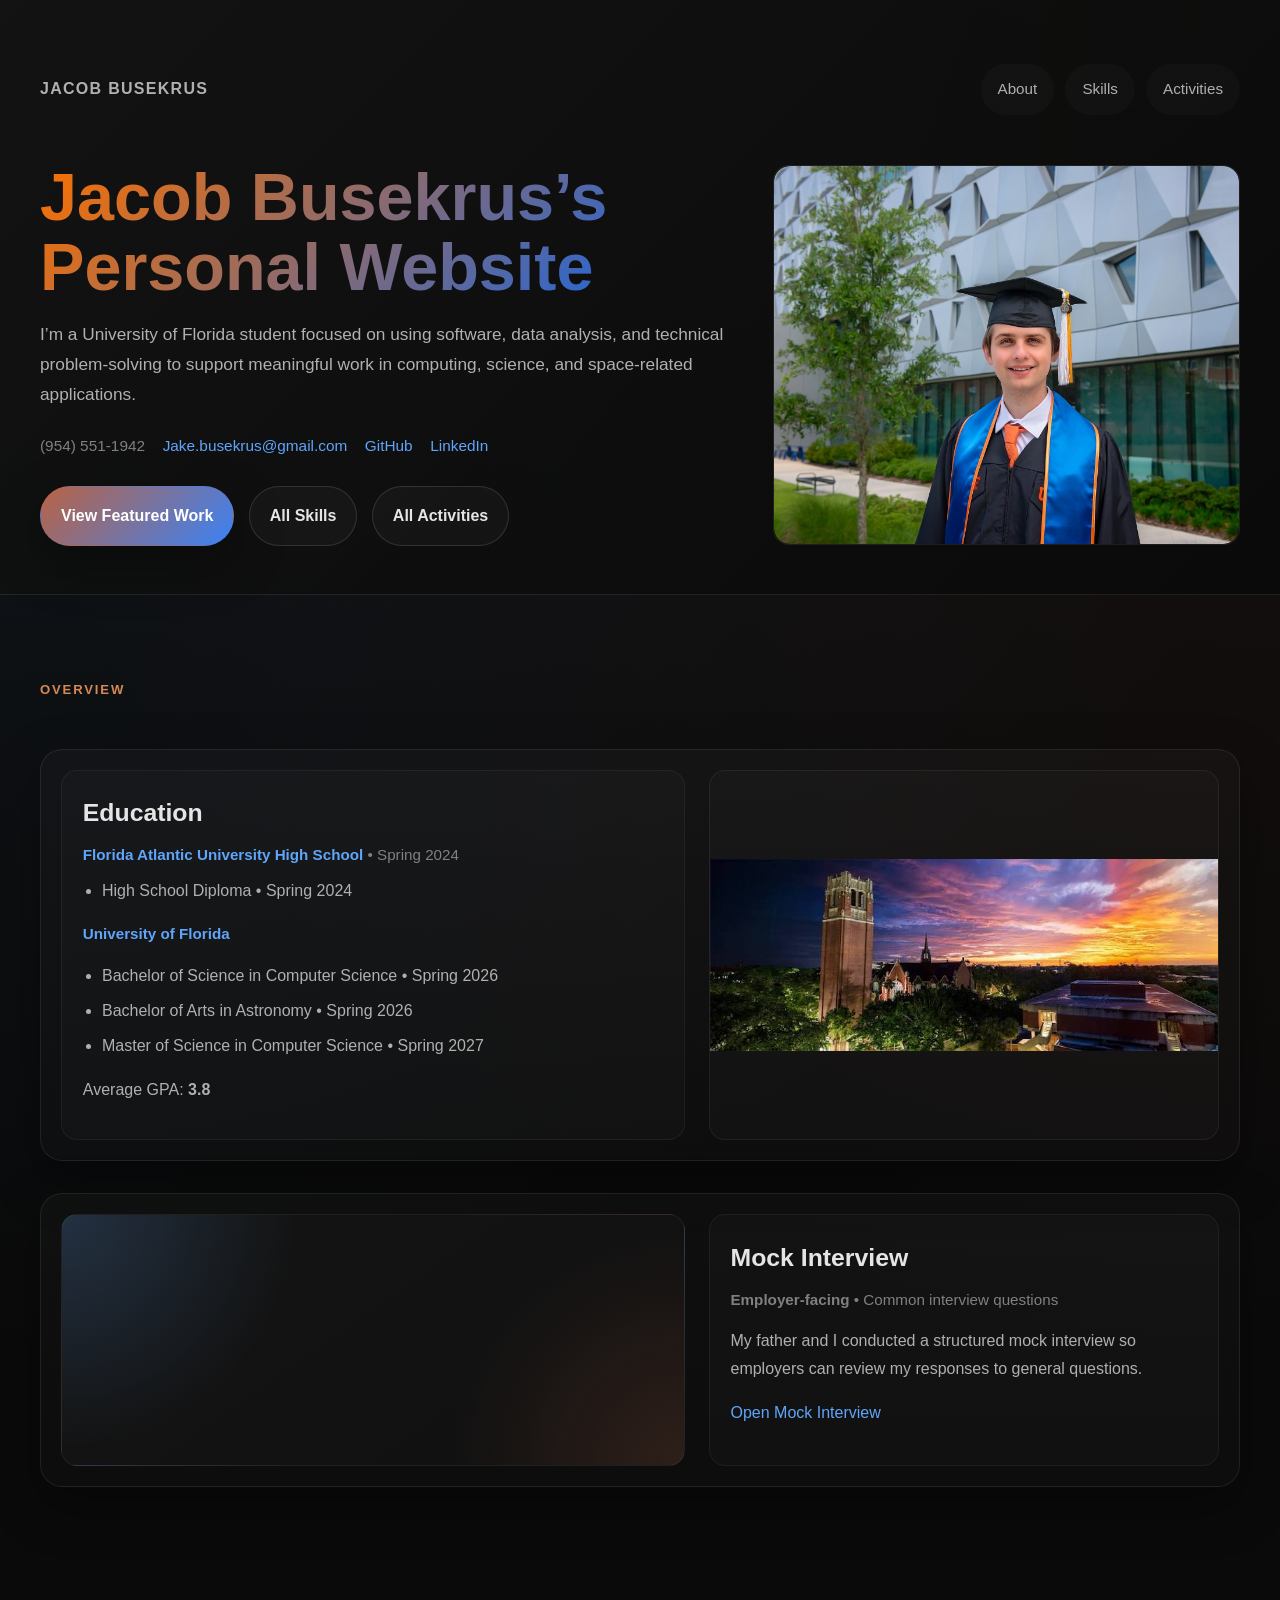
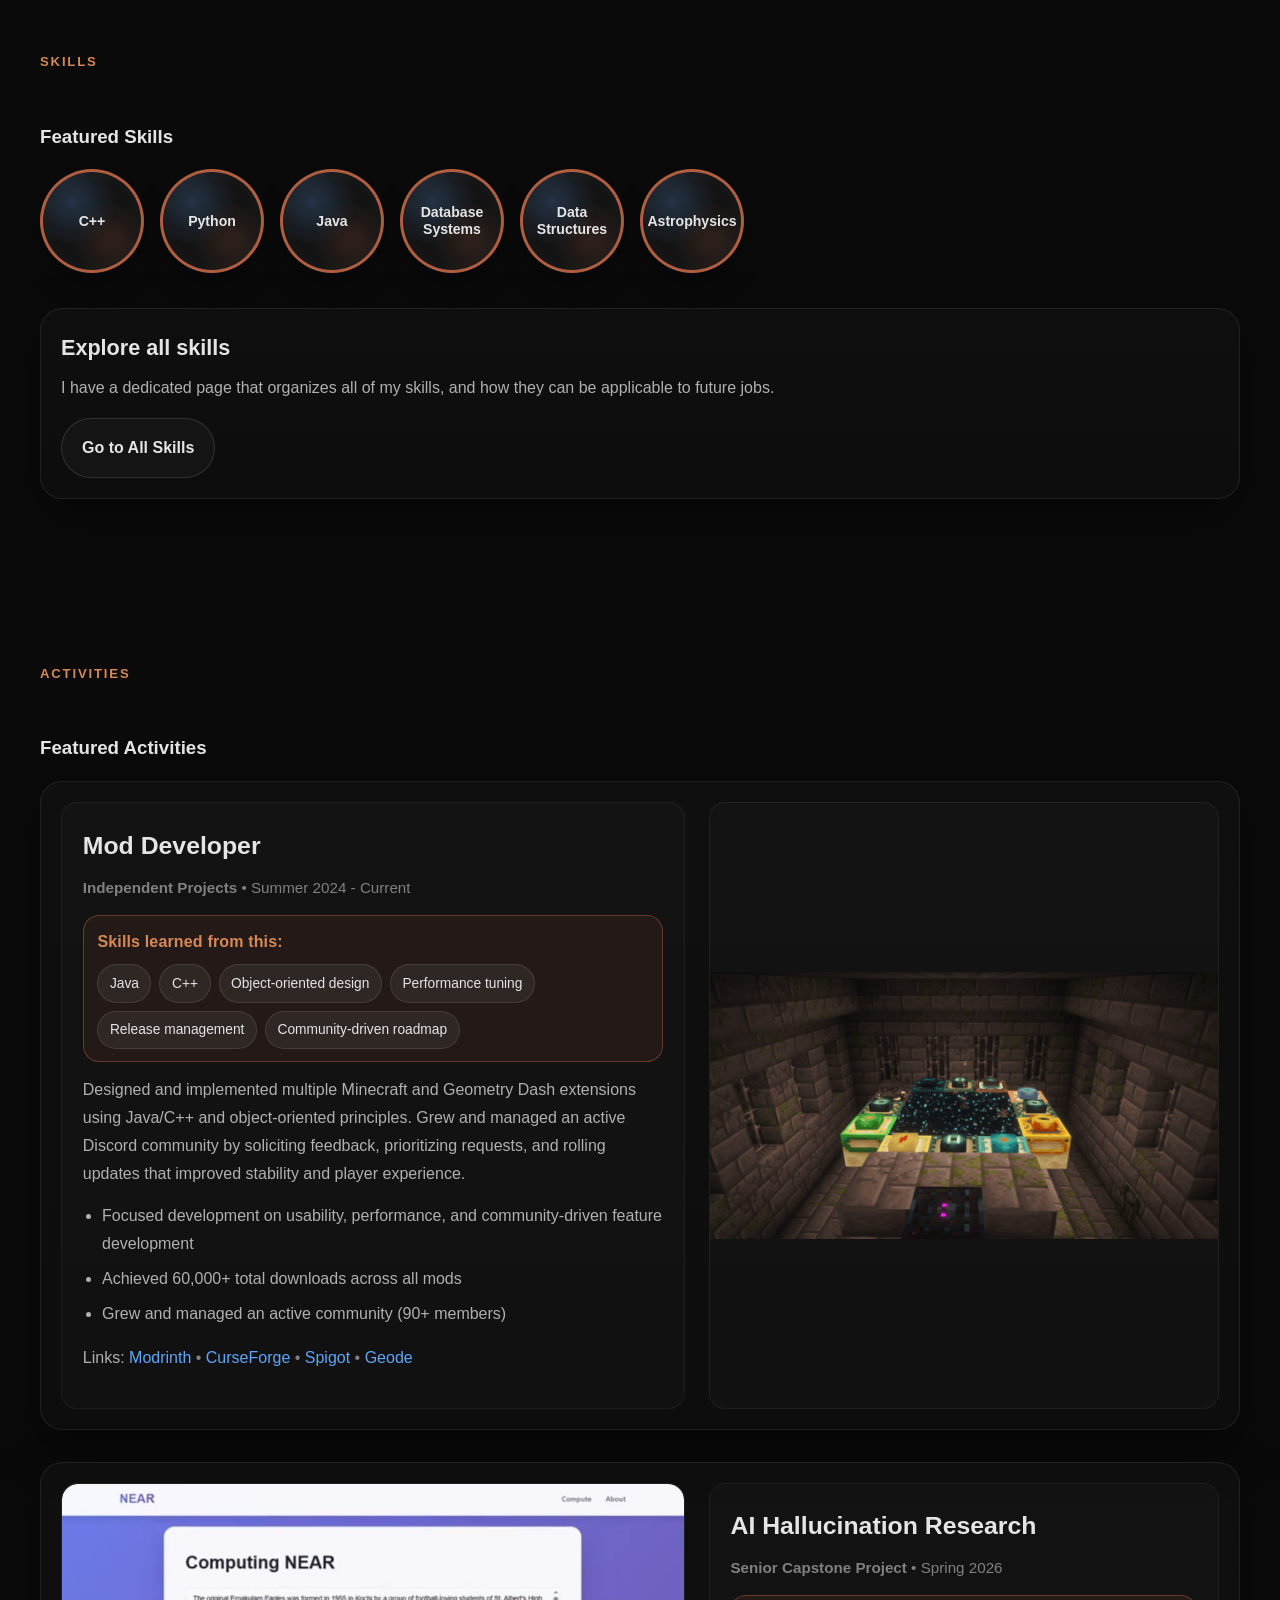
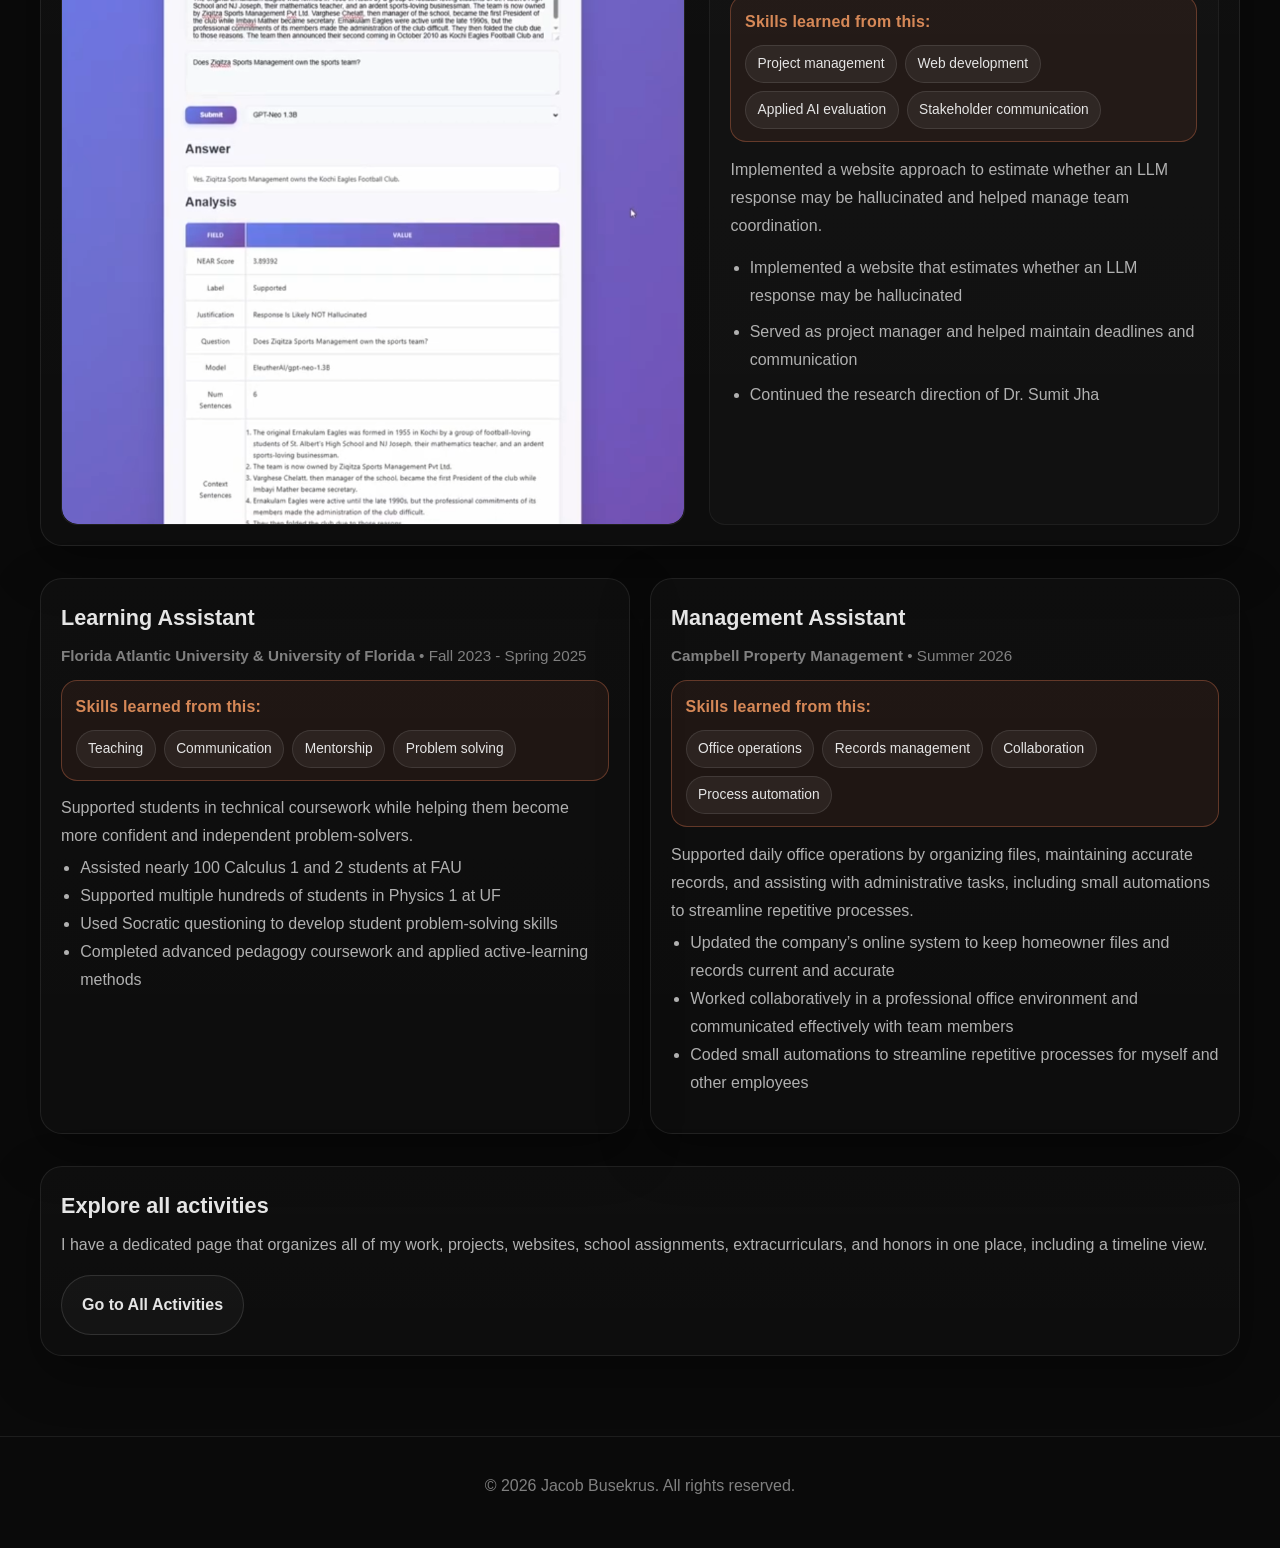
==== index.html @ 8e20d8d1 "Added modrinth link" ====
<!DOCTYPE html>
<html lang="en">
<head>
    <meta charset="UTF-8" />
    <meta name="viewport" content="width=device-width, initial-scale=1.0" />
    <title>Jacob Busekrus | Personal Website</title>
    <link rel="stylesheet" href="main.css" />
    <script src="webScript.js" defer></script>
</head>
<body>
<header id="top">
    <div class="container hero">
        <div class="topbar">
            <div class="brand">Jacob Busekrus</div>
            <nav class="nav">
                <a href="#about">About</a>
                <a href="#skills">Skills</a>
                <a href="#experience">Activities</a>
            </nav>
        </div>

        <div class="hero-grid">
            <div class="hero-copy fade">
                <h1>Jacob Busekrus’s Personal Website</h1>
                <p>
                    I’m a University of Florida student focused on using software, data analysis,
                    and technical problem-solving to support meaningful work in computing, science,
                    and space-related applications.
                </p>

                <div class="contact">
                    <span>(954) 551-1942</span>
                    <a href="mailto:Jake.busekrus@gmail.com">Jake.busekrus@gmail.com</a>
                    <a href="https://github.com/UY-scuti73" target="_blank" rel="noopener noreferrer">GitHub</a>
                    <a href="https://linkedin.com/in/jacob-busekrus" target="_blank" rel="noopener noreferrer">LinkedIn</a>
                </div>

                <div class="actions">
                    <a class="btn primary" href="#experience">View Featured Work</a>
                    <a class="btn secondary" href="skills.html">All Skills</a>
                    <a class="btn secondary" href="activities.html">All Activities</a>
                </div>
            </div>

            <div class="media image-only fade" style="min-height:360px">
                <img src="images/Headshot.jpg" alt="Headshot" />
            </div>
        </div>
    </div>
</header>

<main>
    <section class="section" id="about">
        <div class="container">
            <div class="section-header fade">
                <span class="eyebrow">Overview</span>
            </div>

            <div class="split-list">
                <article class="split fade">
                    <div class="content">
                        <h3>Education</h3>
                        <div class="meta" style="margin-bottom:.55rem">
                            <strong style="color: var(--blue)">Florida Atlantic University High School</strong> • Spring 2024
                        </div>
                        <ul>
                            <li>High School Diploma • Spring 2024</li>
                        </ul>

                        <div class="meta" style="margin-top:.75rem">
                            <strong style="color: var(--blue)">University of Florida</strong>
                        </div>
                        <ul>
                            <li>Bachelor of Science in Computer Science • Spring 2026</li>
                            <li>Bachelor of Arts in Astronomy • Spring 2026</li>
                            <li>Master of Science in Computer Science • Spring 2027</li>
                        </ul>
                        <p>Average GPA: <strong>3.8</strong></p>
                    </div>
                    <div class="media image-only">
                        <img src="images/UniversityofFlorida.jpg" alt="Education" />
                    </div>
                </article>

                <article class="split reverse fade">
                    <div class="content">
                        <h3>Mock Interview</h3>
                        <div class="meta"><strong>Employer-facing</strong> • Common interview questions</div>
                        <p>My father and I conducted a structured mock interview so employers can review my responses to general questions.</p>
                        <p style="margin-top:1rem"><a href="mock.html">Open Mock Interview</a></p>
                    </div>
                    <div class="media" style="padding:0;display:flex">
                        <div style="width:100%;border-radius:calc(var(--r) - 6px);overflow:hidden">
                            <iframe
                                    src="https://www.youtube.com/embed/gcVnHr8MjQ0"
                                    title="YouTube video player"
                                    style="width:100%;height:100%;min-height:250px;border:0;display:block"
                                    allow="accelerometer; autoplay; clipboard-write; encrypted-media; gyroscope; picture-in-picture; web-share"
                                    allowfullscreen
                            ></iframe>
                        </div>
                    </div>
                </article>
            </div>
        </div>
    </section>

    <section class="section" id="skills">
        <div class="container">
            <div class="section-header fade">
                <span class="eyebrow">Skills</span>
            </div>

            <div class="skills-wrap">
                <div class="fade">
                    <h3 style="margin-bottom:1rem">Featured Skills</h3>
                    <div class="skills-list">
                        <div class="skill-orb">C++</div>
                        <div class="skill-orb">Python</div>
                        <div class="skill-orb">Java</div>
                        <div class="skill-orb">Database Systems</div>
                        <div class="skill-orb">Data Structures</div>
                        <div class="skill-orb">Astrophysics</div>
                    </div>
                </div>

                <article class="project-card fade" style="max-width: 100%;">
                    <h3>Explore all skills</h3>
                    <p style="color: var(--text2);">
                        I have a dedicated page that organizes all of my skills, and how they can be applicable to future jobs.
                    </p>

                    <div class="actions" style="margin-top: 1rem;">
                        <a class="btn secondary" href="skills.html">Go to All Skills</a>
                    </div>
                </article>
            </div>
        </div>
    </section>

    <section class="section" id="experience">
        <div class="container">
            <div class="section-header fade">
                <span class="eyebrow">Activities</span>
            </div>
            <h3 style="margin-bottom:1rem">Featured Activities</h3>
            <div class="split-list">
                <article class="split fade">

                    <div class="content">
                        <h3>Mod Developer</h3>
                        <div class="meta"><strong>Independent Projects</strong> • Summer 2024 - Current</div>
                        <div class="skills-inline">
                            <span class="label">Skills learned from this:</span>
                            <div class="chips">
                                <span class="chip">Java</span>
                                <span class="chip">C++</span>
                                <span class="chip">Object-oriented design</span>
                                <span class="chip">Performance tuning</span>
                                <span class="chip">Release management</span>
                                <span class="chip">Community-driven roadmap</span>
                            </div>
                        </div>
                        <p>
                            Designed and implemented multiple Minecraft and Geometry Dash extensions using Java/C++ and object‑oriented principles.
                            Grew and managed an active Discord community by soliciting feedback, prioritizing requests, and rolling updates that improved stability and player experience.
                        </p>
                        <ul>
                            <li>Focused development on usability, performance, and community-driven feature development</li>
                            <li>Achieved 60,000+ total downloads across all mods</li>
                            <li>Grew and managed an active community (90+ members)</li>
                        </ul>
                        <p style="margin-top:.6rem;color:var(--text2)">
                            Links:
                            <a href="https://modrinth.com/user/Bowser_The_Boss" target="_blank" rel="noopener noreferrer">Modrinth</a>
                            <span style="color:var(--muted)"> • </span>
                            <a href="https://www.curseforge.com/members/bowser_the_boss/projects" target="_blank" rel="noopener noreferrer">CurseForge</a>
                            <span style="color:var(--muted)"> • </span>
                            <a href="https://www.spigotmc.org/members/bowser_the_boss.1064717/" target="_blank" rel="noopener noreferrer">Spigot</a>
                            <span style="color:var(--muted)"> • </span>
                            <a href="https://geode-sdk.org/mods?developer=UY-scuti73" target="_blank" rel="noopener noreferrer">Geode</a>
                        </p>
                    </div>
                    <div class="media image-only">
                        <img src="images/Modding.png" alt="Mod developer" />
                    </div>
                </article>

                <article class="split reverse fade">
                    <div class="content">
                        <h3>AI Hallucination Research</h3>
                        <div class="meta"><strong>Senior Capstone Project</strong> • Spring 2026</div>
                        <div class="skills-inline">
                            <span class="label">Skills learned from this:</span>
                            <div class="chips">
                                <span class="chip">Project management</span>
                                <span class="chip">Web development</span>
                                <span class="chip">Applied AI evaluation</span>
                                <span class="chip">Stakeholder communication</span>
                            </div>
                        </div>
                        <p>Implemented a website approach to estimate whether an LLM response may be hallucinated and helped manage team coordination.</p>
                        <ul>
                            <li>Implemented a website that estimates whether an LLM response may be hallucinated</li>
                            <li>Served as project manager and helped maintain deadlines and communication</li>
                            <li>Continued the research direction of Dr. Sumit Jha</li>
                        </ul>
                    </div>
                    <div class="media image-only">
                        <img src="images/NearScore.png" alt="AI hallucination project" />
                    </div>
                </article>

                <div class="projects-grid">
                    <article class="project-card fade">
                        <h3>Learning Assistant</h3>
                        <div class="meta"><strong>Florida Atlantic University & University of Florida</strong> • Fall 2023 - Spring 2025</div>
                        <div class="skills-inline">
                            <span class="label">Skills learned from this:</span>
                            <div class="chips">
                                <span class="chip">Teaching</span>
                                <span class="chip">Communication</span>
                                <span class="chip">Mentorship</span>
                                <span class="chip">Problem solving</span>
                            </div>
                        </div>
                        <p>Supported students in technical coursework while helping them become more confident and independent problem-solvers.</p>
                        <ul class="project-content">
                            <li>Assisted nearly 100 Calculus 1 and 2 students at FAU</li>
                            <li>Supported multiple hundreds of students in Physics 1 at UF</li>
                            <li>Used Socratic questioning to develop student problem-solving skills</li>
                            <li>Completed advanced pedagogy coursework and applied active-learning methods</li>
                        </ul>
                    </article>

                    <article class="project-card fade">
                        <h3>Management Assistant</h3>
                        <div class="meta"><strong>Campbell Property Management</strong> • Summer 2026</div>
                        <div class="skills-inline">
                            <span class="label">Skills learned from this:</span>
                            <div class="chips">
                                <span class="chip">Office operations</span>
                                <span class="chip">Records management</span>
                                <span class="chip">Collaboration</span>
                                <span class="chip">Process automation</span>
                            </div>
                        </div>
                        <p>Supported daily office operations by organizing files, maintaining accurate records, and assisting with administrative tasks, including small automations to streamline repetitive processes.</p>
                        <ul class="project-content">
                            <li>Updated the company’s online system to keep homeowner files and records current and accurate</li>
                            <li>Worked collaboratively in a professional office environment and communicated effectively with team members</li>
                            <li>Coded small automations to streamline repetitive processes for myself and other employees</li>
                        </ul>
                    </article>
                </div>

                <article class="project-card fade" style="max-width: 100%;">
                    <h3>Explore all activities</h3>
                    <p style="color: var(--text2);">
                        I have a dedicated page that organizes all of my work, projects, websites, school assignments,
                        extracurriculars, and honors in one place, including a timeline view.
                    </p>

                    <div class="actions" style="margin-top: 1rem;">
                        <a class="btn secondary" href="activities.html">Go to All Activities</a>
                    </div>
                </article>

            </div>
        </div>
    </section>
</main>

<footer>
    <div class="container"><p>&copy; 2026 Jacob Busekrus. All rights reserved.</p></div>
</footer>
</body>
</html>
---- main.css ----
/* Reformatted for readability (spacing/newlines only). */

* {
    margin: 0;
    padding: 0;
    box-sizing: border-box;
}

:root {
    --orange: #b96344;
    --orange2: #d68857;
    --blue: #60a5fa;
    --blue2: #3b82f6;
    --bg: #0a0a0a;
    --bg2: #121212;
    --text: #e5e5e5;
    --text2: #b0b0b0;
    --muted: #808080;
    --card: rgba(255, 255, 255, 0.03);
    --border: rgba(255, 255, 255, 0.08);
    --shadow: 0 18px 50px rgba(0, 0, 0, 0.35);
    --r: 22px;
    --max: 1200px;
}

html {
    scroll-behavior: smooth;
}

body {
    font-family: -apple-system, BlinkMacSystemFont, "Segoe UI", Roboto, Oxygen, Ubuntu, Cantarell, sans-serif;
    line-height: 1.75;
    color: var(--text);
    background:
            radial-gradient(circle at top left, rgba(96, 165, 250, 0.08), transparent 28%),
            radial-gradient(circle at top right, rgba(185, 99, 68, 0.08), transparent 28%),
            var(--bg);
}

a {
    color: var(--blue);
    text-decoration: none;
    transition: 0.2s;
}

a:hover {
    color: var(--orange2);
}

.container {
    width: min(var(--max), calc(100% - 2rem));
    margin: 0 auto;
}

header {
    border-bottom: 1px solid rgba(255, 255, 255, 0.08);
    background: linear-gradient(135deg, rgba(18, 18, 18, 0.96), rgba(10, 10, 10, 0.98));
}

.hero {
    padding: 4rem 0 3rem;
}

.topbar {
    display: flex;
    justify-content: space-between;
    gap: 1rem;
    flex-wrap: wrap;
    margin-bottom: 3rem;
    align-items: center;
}

.brand {
    font-weight: 800;
    font-size: 1rem;
    letter-spacing: 0.08em;
    text-transform: uppercase;
    color: var(--text2);
}

.nav {
    display: flex;
    gap: 0.7rem;
    flex-wrap: wrap;
}

.nav a {
    color: var(--text2);
    padding: 0.7rem 1rem;
    border: 1px solid transparent;
    border-radius: 999px;
    background: rgba(255, 255, 255, 0.02);
    font-size: 0.95rem;
}

.nav a:hover,
.nav a.active {
    color: var(--text);
    border-color: rgba(185, 99, 68, 0.45);
    background: rgba(185, 99, 68, 0.08);
}

.hero-grid {
    display: grid;
    grid-template-columns: 1.2fr 0.8fr;
    gap: 2rem;
    align-items: center;
}

.hero-copy h1 {
    font-size: clamp(2.4rem, 5.2vw, 4.6rem);
    line-height: 1.05;
    margin-bottom: 1rem;
    background: linear-gradient(135deg, rgb(250, 112, 0), rgb(0, 100, 250));
    -webkit-background-clip: text;
    -webkit-text-fill-color: transparent;
    background-clip: text;
}

.hero-copy p {
    color: var(--text2);
    font-size: 1.08rem;
    margin-bottom: 1.5rem;
    max-width: 720px;
}

.contact {
    display: flex;
    flex-wrap: wrap;
    gap: 0.8rem 1.1rem;
    margin-bottom: 1.6rem;
    color: var(--muted);
    font-size: 0.96rem;
}

.actions {
    display: flex;
    flex-wrap: wrap;
    gap: 0.9rem;
}

.btn {
    display: inline-flex;
    align-items: center;
    justify-content: center;
    padding: 0.95rem 1.25rem;
    border-radius: 999px;
    font-weight: 600;
    border: 1px solid transparent;
    transition: 0.2s;
}

.btn.primary {
    background: linear-gradient(135deg, var(--orange), var(--blue2));
    color: #fff;
    box-shadow: var(--shadow);
}

.btn.primary:hover {
    transform: translateY(-2px);
    opacity: 0.96;
}

.btn.secondary {
    border-color: rgba(255, 255, 255, 0.12);
    color: var(--text);
    background: rgba(255, 255, 255, 0.03);
}

.btn.secondary:hover {
    border-color: rgba(96, 165, 250, 0.35);
    background: rgba(96, 165, 250, 0.08);
}

.hero-card {
    background: linear-gradient(180deg, rgba(255, 255, 255, 0.05), rgba(255, 255, 255, 0.02)), var(--card);
    border: 1px solid var(--border);
    border-radius: var(--r);
    padding: 1.4rem;
    box-shadow: var(--shadow);
    min-height: 360px;
    display: flex;
    flex-direction: column;
    justify-content: space-between;
    gap: 1.1rem;
}

.mini-label {
    color: var(--orange2);
    font-size: 0.78rem;
    letter-spacing: 0.12em;
    text-transform: uppercase;
    font-weight: 700;
}

.edu-block {
    padding: 1.05rem;
    border-radius: 16px;
    background: rgba(255, 255, 255, 0.03);
    border: 1px solid rgba(255, 255, 255, 0.06);
}

.edu-block .school {
    color: var(--blue);
    font-weight: 800;
    margin-bottom: 0.35rem;
}

.edu-block h3 {
    font-size: 1.2rem;
    margin-bottom: 0.35rem;
}

.edu-block p {
    color: var(--text2);
    font-size: 0.98rem;
}

.edu-block p + p {
    margin-top: 0.35rem;
}

.edu-quick {
    display: grid;
    grid-template-columns: repeat(2, minmax(0, 1fr));
    gap: 0.9rem;
}

.stat {
    padding: 1rem;
    border-radius: 16px;
    background: rgba(255, 255, 255, 0.03);
    border: 1px solid rgba(255, 255, 255, 0.06);
}

.stat strong {
    display: block;
    font-size: 1.15rem;
}

.stat span {
    color: var(--muted);
    font-size: 0.9rem;
}

.hero-card ul {
    list-style: none;
    display: grid;
    gap: 0.8rem;
    color: var(--text2);
}

.hero-card li {
    padding-left: 1rem;
    position: relative;
}

.hero-card li:before {
    content: "";
    position: absolute;
    left: 0;
    top: 0.75rem;
    width: 6px;
    height: 6px;
    border-radius: 50%;
    background: linear-gradient(135deg, var(--orange), var(--blue));
}

.section {
    padding: 5rem 0;
}

.section-header {
    max-width: 820px;
    margin-bottom: 2rem;
}

.eyebrow {
    display: inline-block;
    font-size: 0.82rem;
    letter-spacing: 0.14em;
    text-transform: uppercase;
    color: var(--orange2);
    margin-bottom: 0.9rem;
    font-weight: 700;
}

.section-title {
    font-size: clamp(2rem, 3.5vw, 3rem);
    line-height: 1.15;
    margin-bottom: 1rem;
}

.section-desc {
    display: none;
}

.skills-wrap {
    display: grid;
    gap: 2.2rem;
}

.skills-list {
    display: flex;
    flex-wrap: wrap;
    gap: 1rem;
}

.skill-orb {
    width: 104px;
    height: 104px;
    border-radius: 50%;
    display: flex;
    align-items: center;
    justify-content: center;
    text-align: center;
    padding: 0.8rem;
    font-size: 0.88rem;
    line-height: 1.2;
    color: var(--text);
    background:
            radial-gradient(circle at 30% 30%, rgba(96, 165, 250, 0.22), transparent 45%),
            radial-gradient(circle at 70% 70%, rgba(185, 99, 68, 0.18), transparent 40%),
            rgba(255, 255, 255, 0.04);
    border: 3px solid rgba(185, 99, 68, 0.95);
    box-shadow: inset 0 0 18px rgba(255, 255, 255, 0.04), 0 10px 26px rgba(0, 0, 0, 0.25);
    transition: 0.2s;
    font-weight: 650;
}

.skill-orb:hover {
    transform: translateY(-4px) scale(1.03);
    border-color: rgba(214, 136, 87, 1);
}

.split-list {
    display: grid;
    gap: 2rem;
}

.split {
    display: grid;
    grid-template-columns: 1.1fr 0.9fr;
    gap: 1.5rem;
    align-items: stretch;
    background: linear-gradient(180deg, rgba(255, 255, 255, 0.025), rgba(255, 255, 255, 0.015));
    border: 1px solid var(--border);
    border-radius: var(--r);
    padding: 1.25rem;
    box-shadow: var(--shadow);
}

.split.reverse .media {
    order: 1;
}

.split.reverse .content {
    order: 2;
}

.content {
    padding: 1.3rem;
    background: rgba(255, 255, 255, 0.02);
    border: 1px solid rgba(255, 255, 255, 0.05);
    border-radius: calc(var(--r) - 6px);
}

.media {
    padding: 1.3rem;
    border: 1px solid rgba(255, 255, 255, 0.06);
    border-radius: calc(var(--r) - 6px);
    background:
            radial-gradient(circle at top left, rgba(96, 165, 250, 0.2), transparent 35%),
            radial-gradient(circle at bottom right, rgba(185, 99, 68, 0.18), transparent 35%),
            linear-gradient(145deg, #141414, #101010);
    display: flex;
    flex-direction: column;
    justify-content: space-between;
    min-height: 250px;
    overflow: hidden;
}

.content h3 {
    font-size: 1.55rem;
    margin-bottom: 0.45rem;
}

.meta {
    color: var(--muted);
    font-size: 0.95rem;
    margin-bottom: 0.85rem;
}

.content p {
    color: var(--text2);
    margin-bottom: 0.9rem;
}

.content ul {
    padding-left: 1.2rem;
    color: var(--text2);
    margin: 0.25rem 0 1rem;
}

.project-content {
    padding-left: 1.2rem;
    color: var(--text2);
    margin: 0.25rem 0 1rem;
}

.content li + li {
    margin-top: 0.45rem;
}

.skills-inline {
    margin: 0.35rem 0 0.85rem;
    padding: 0.75rem 0.85rem;
    border-radius: 16px;
    border: 1px solid rgba(185, 99, 68, 0.45);
    background: rgba(185, 99, 68, 0.1);
}

.skills-inline .label {
    color: var(--orange2);
    font-weight: 800;
    display: block;
    margin-bottom: 0.55rem;
    letter-spacing: 0.01em;
}

.chips {
    display: flex;
    flex-wrap: wrap;
    gap: 0.5rem;
}

.chip {
    padding: 0.38rem 0.72rem;
    border-radius: 999px;
    font-size: 0.86rem;
    color: var(--text);
    background: rgba(255, 255, 255, 0.06);
    border: 1px solid rgba(255, 255, 255, 0.1);
}

.tag-row {
    display: flex;
    flex-wrap: wrap;
    gap: 0.6rem;
    margin-top: 0.85rem;
}

.tag {
    padding: 0.45rem 0.85rem;
    border-radius: 999px;
    font-size: 0.84rem;
    color: var(--text);
    background: rgba(255, 255, 255, 0.06);
    border: 1px solid rgba(255, 255, 255, 0.08);
}

.badge {
    align-self: flex-start;
    padding: 0.55rem 0.85rem;
    border-radius: 999px;
    background: rgba(255, 255, 255, 0.06);
    color: var(--text2);
    border: 1px solid rgba(255, 255, 255, 0.08);
    font-size: 0.84rem;
}

.vtitle {
    font-size: 1.5rem;
    line-height: 1.15;
    max-width: 320px;
}

.vstats {
    display: grid;
    grid-template-columns: repeat(2, 1fr);
    gap: 0.8rem;
}

.vstat {
    padding: 0.85rem;
    border-radius: 14px;
    background: rgba(255, 255, 255, 0.05);
    border: 1px solid rgba(255, 255, 255, 0.06);
}

.vstat strong {
    display: block;
    font-size: 1.15rem;
}

.vstat span {
    font-size: 0.84rem;
    color: var(--muted);
}

.mini {
    padding: 0.95rem;
    border-radius: 16px;
    background: rgba(0, 0, 0, 0.18);
    border: 1px solid rgba(255, 255, 255, 0.06);
}

.mini p {
    color: var(--text2);
    font-size: 0.93rem;
}

.media.image-only {
    padding: 0;
    display: flex;
    align-items: stretch;
    justify-content: stretch;
    background: rgba(255, 255, 255, 0.02);
}

.media.image-only img {
    width: 100%;
    height: 100%;
    display: block;
    object-fit: contain;
    border-radius: calc(var(--r) - 6px);
}

.projects-grid {
    display: grid;
    grid-template-columns: repeat(2, minmax(0, 1fr));
    gap: 1.25rem;
}

.project-card {
    background: linear-gradient(180deg, rgba(255, 255, 255, 0.025), rgba(255, 255, 255, 0.015));
    border: 1px solid var(--border);
    border-radius: var(--r);
    padding: 1.25rem;
    box-shadow: var(--shadow);
}

.project-card h3 {
    font-size: 1.35rem;
    margin-bottom: 0.4rem;
}

.project-card .meta {
    margin-bottom: 0.65rem;
}

.project-card p {
    color: var(--text2);
}

footer {
    border-top: 1px solid rgba(255, 255, 255, 0.08);
    padding: 2.2rem 0 3rem;
    color: var(--muted);
    text-align: center;
}

.fade {
    opacity: 0;
    transform: translateY(24px);
    transition: opacity 0.7s ease, transform 0.7s ease;
}

.fade.visible {
    opacity: 1;
    transform: translateY(0);
}

@media (max-width: 960px) {
    .hero-grid,
    .split {
        grid-template-columns: 1fr;
    }

    .split.reverse .media,
    .split.reverse .content,
    .media,
    .content {
        order: initial;
    }

    .hero {
        padding-top: 2rem;
    }

    .projects-grid {
        grid-template-columns: 1fr;
    }
}

@media (max-width: 640px) {
    .nav {
        gap: 0.45rem;
    }

    .nav a {
        padding: 0.62rem 0.85rem;
        font-size: 0.9rem;
    }

    .contact {
        flex-direction: column;
        align-items: flex-start;
    }

    .skill-orb {
        width: 92px;
        height: 92px;
        font-size: 0.8rem;
    }

    .section {
        padding: 4rem 0;
    }

    .edu-quick {
        grid-template-columns: 1fr;
    }
}

.activity-links {
    display: flex;
    flex-wrap: wrap;
    gap: 0.75rem;
}

.timeline {
    display: grid;
    gap: 1rem;
    margin-top: 1rem;
}

.tl-item {
    display: grid;
    grid-template-columns: 16px 1fr;
    gap: 1rem;
    align-items: start;
}

.tl-dot {
    width: 12px;
    height: 12px;
    border-radius: 999px;
    margin-top: 14px;
    background: rgba(255,255,255,0.20);
    border: 2px solid rgba(255,255,255,0.25);
}

.tl-card {
    background: linear-gradient(180deg, rgba(255,255,255,.025), rgba(255,255,255,.015));
    border: 1px solid var(--border);
    border-radius: var(--r);
    padding: 1rem 1.1rem;
    box-shadow: var(--shadow);
}

.tl-time {
    color: var(--muted);
    font-size: 0.9rem;
    margin-bottom: 0.25rem;
}

.tl-title {
    font-size: 1.15rem;
    font-weight: 800;
    margin-bottom: 0.15rem;
}

.tl-sub {
    color: var(--text2);
    font-size: 0.95rem;
}

.tl-item.tl-edu .tl-dot {
    background: rgba(96,165,250,0.20);
    border-color: rgba(96,165,250,0.95);
}

.tl-item.tl-act .tl-dot {
    background: rgba(185,99,68,0.20);
    border-color: rgba(185,99,68,0.95);
}

.image-placeholder {
    width: 100%;
    height: 100%;
    min-height: 250px;
    border-radius: calc(var(--r) - 6px);
    border: 1px dashed rgba(255,255,255,0.18);
    background: rgba(255,255,255,0.02);
    color: var(--muted);
    display: flex;
    align-items: center;
    justify-content: center;
    font-size: 0.95rem;
}

h4 {
    font-size: 1rem;
    color: var(--text2);
}
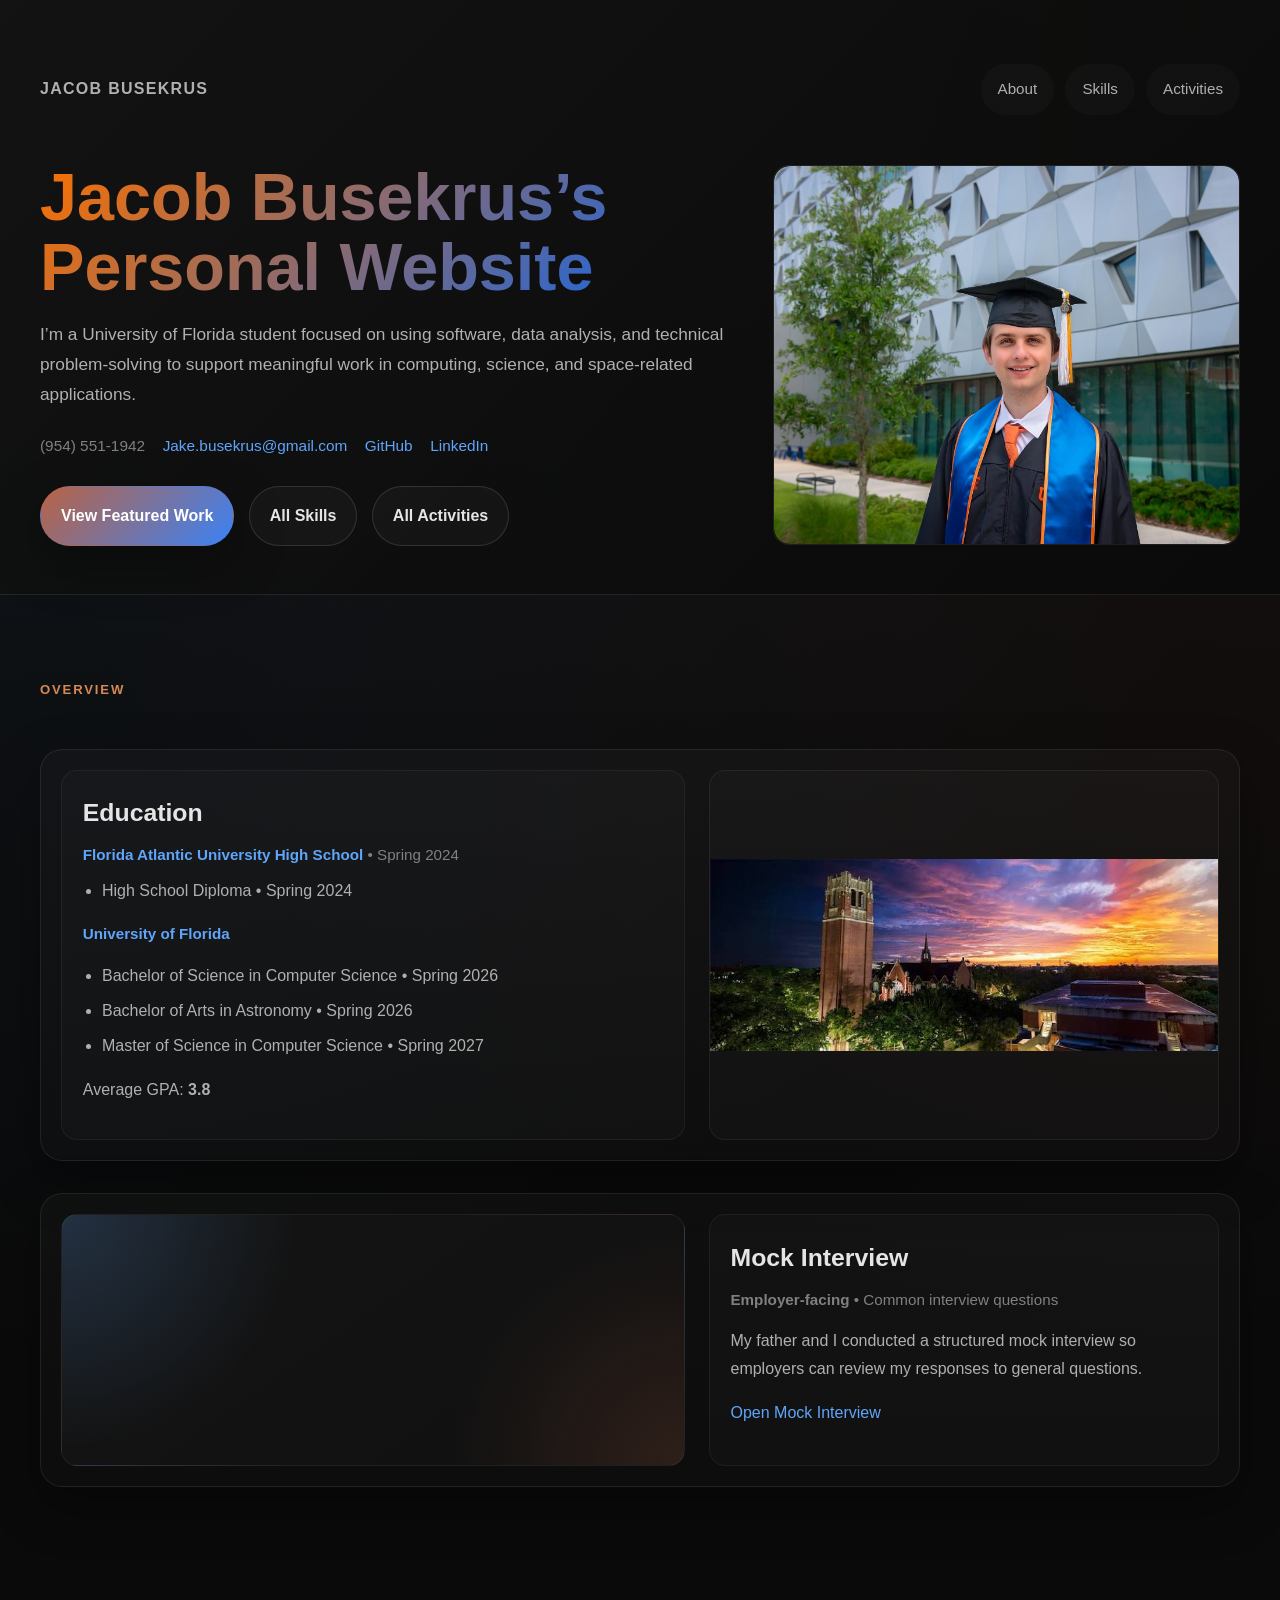
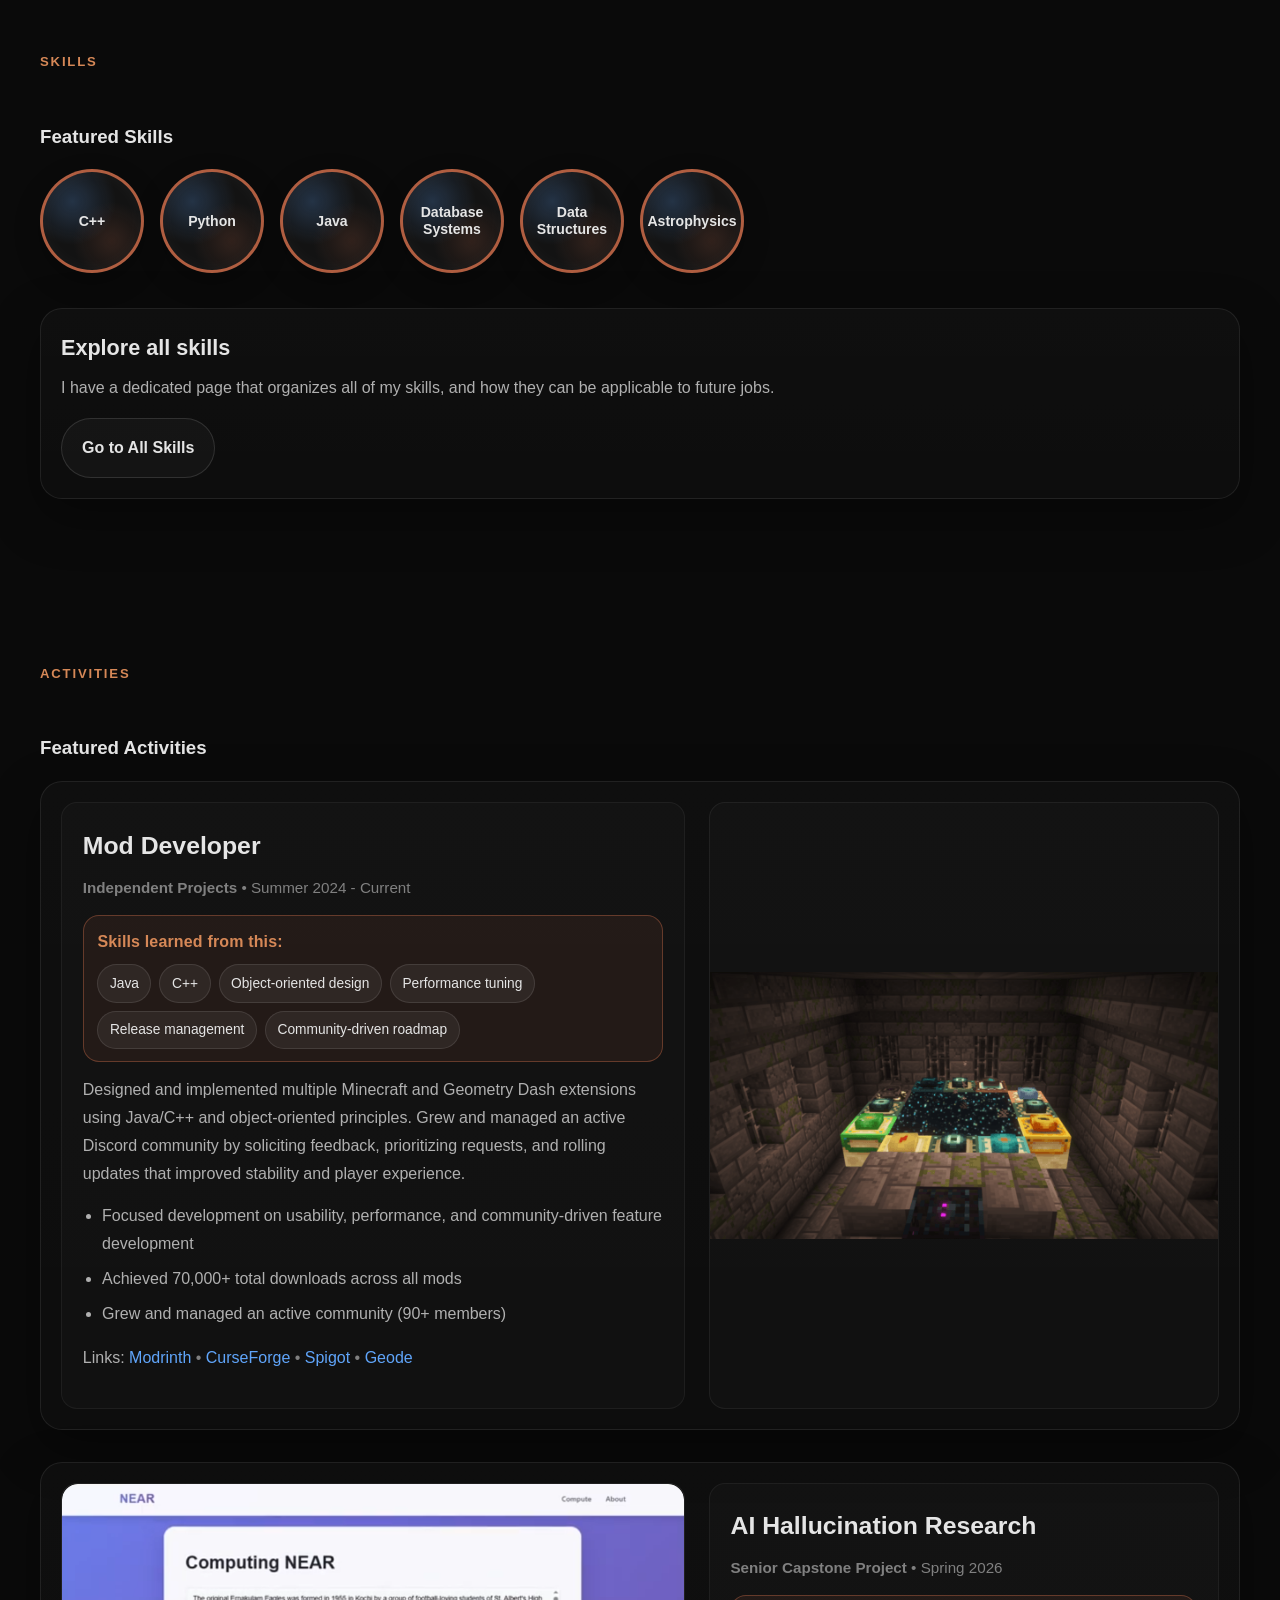
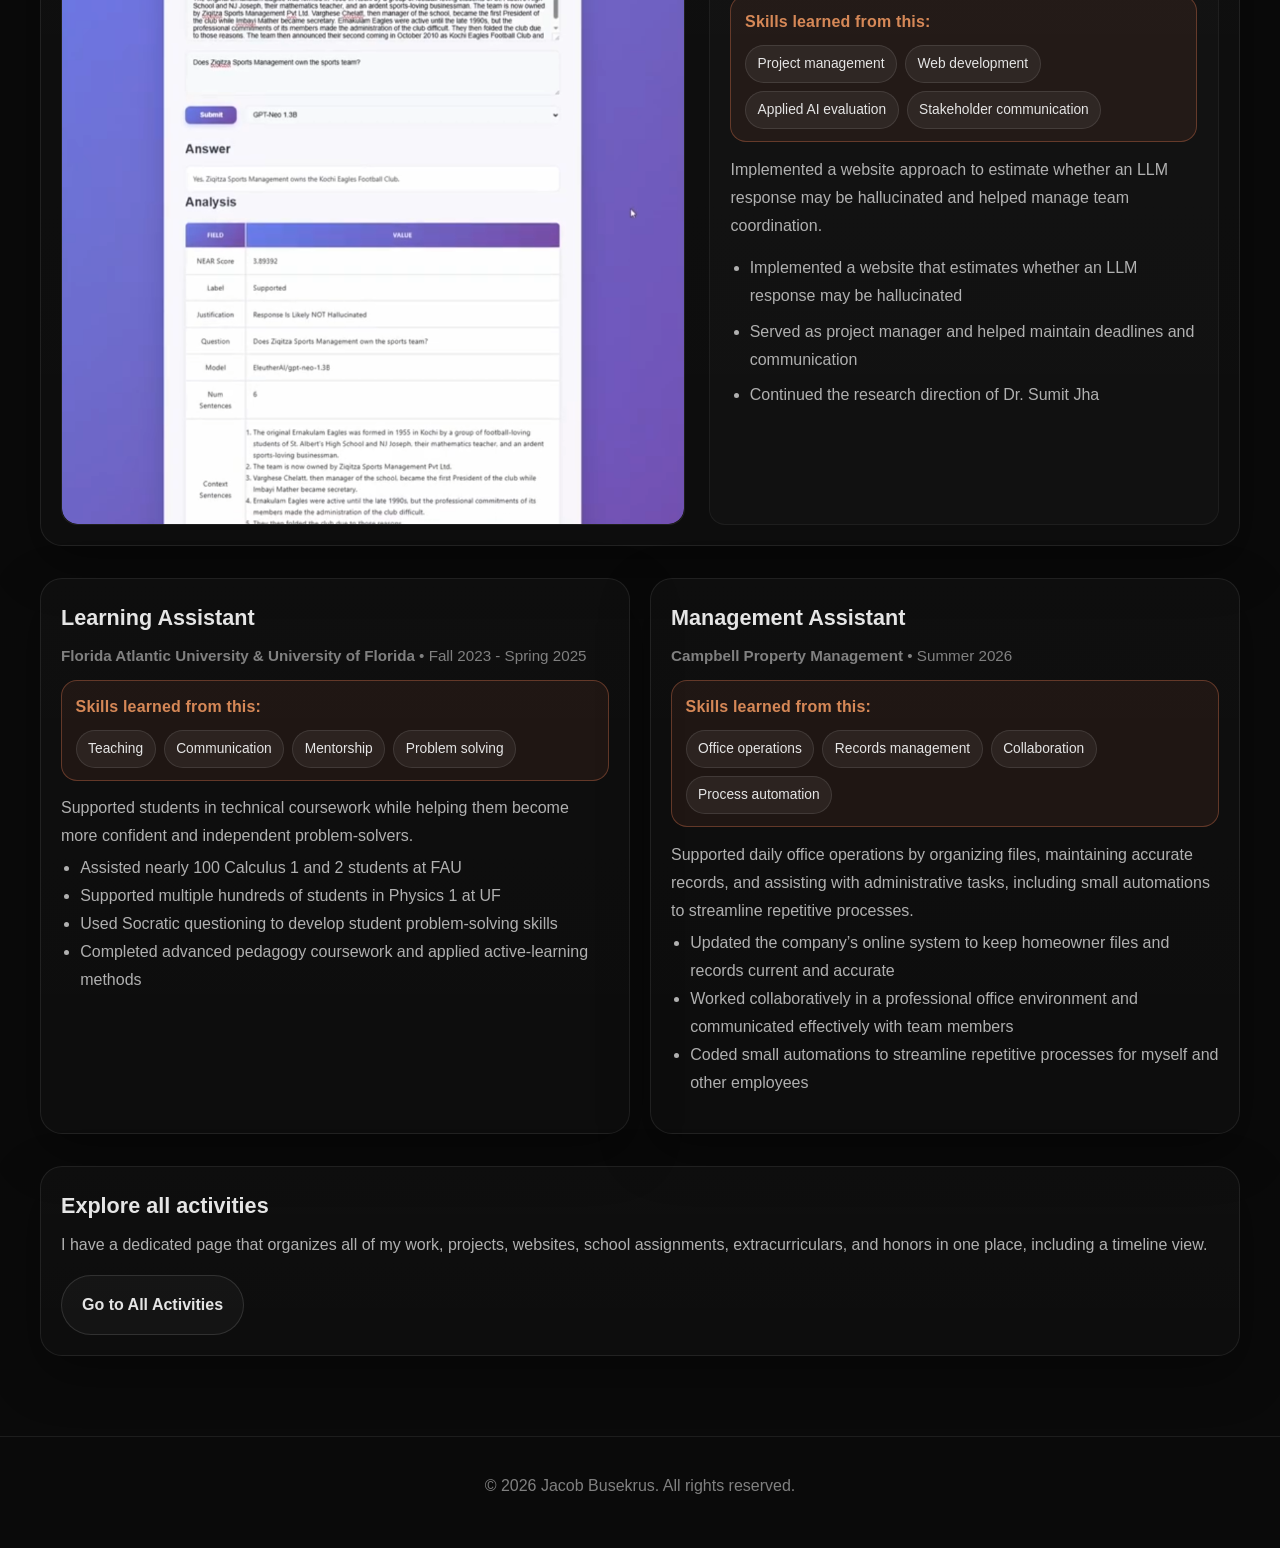
==== commit 1c5ea3c1: "Updated mod download count." ====
--- a/index.html
+++ b/index.html
@@ -167,7 +167,7 @@
                         </p>
                         <ul>
                             <li>Focused development on usability, performance, and community-driven feature development</li>
-                            <li>Achieved 60,000+ total downloads across all mods</li>
+                            <li>Achieved 70,000+ total downloads across all mods</li>
                             <li>Grew and managed an active community (90+ members)</li>
                         </ul>
                         <p style="margin-top:.6rem;color:var(--text2)">
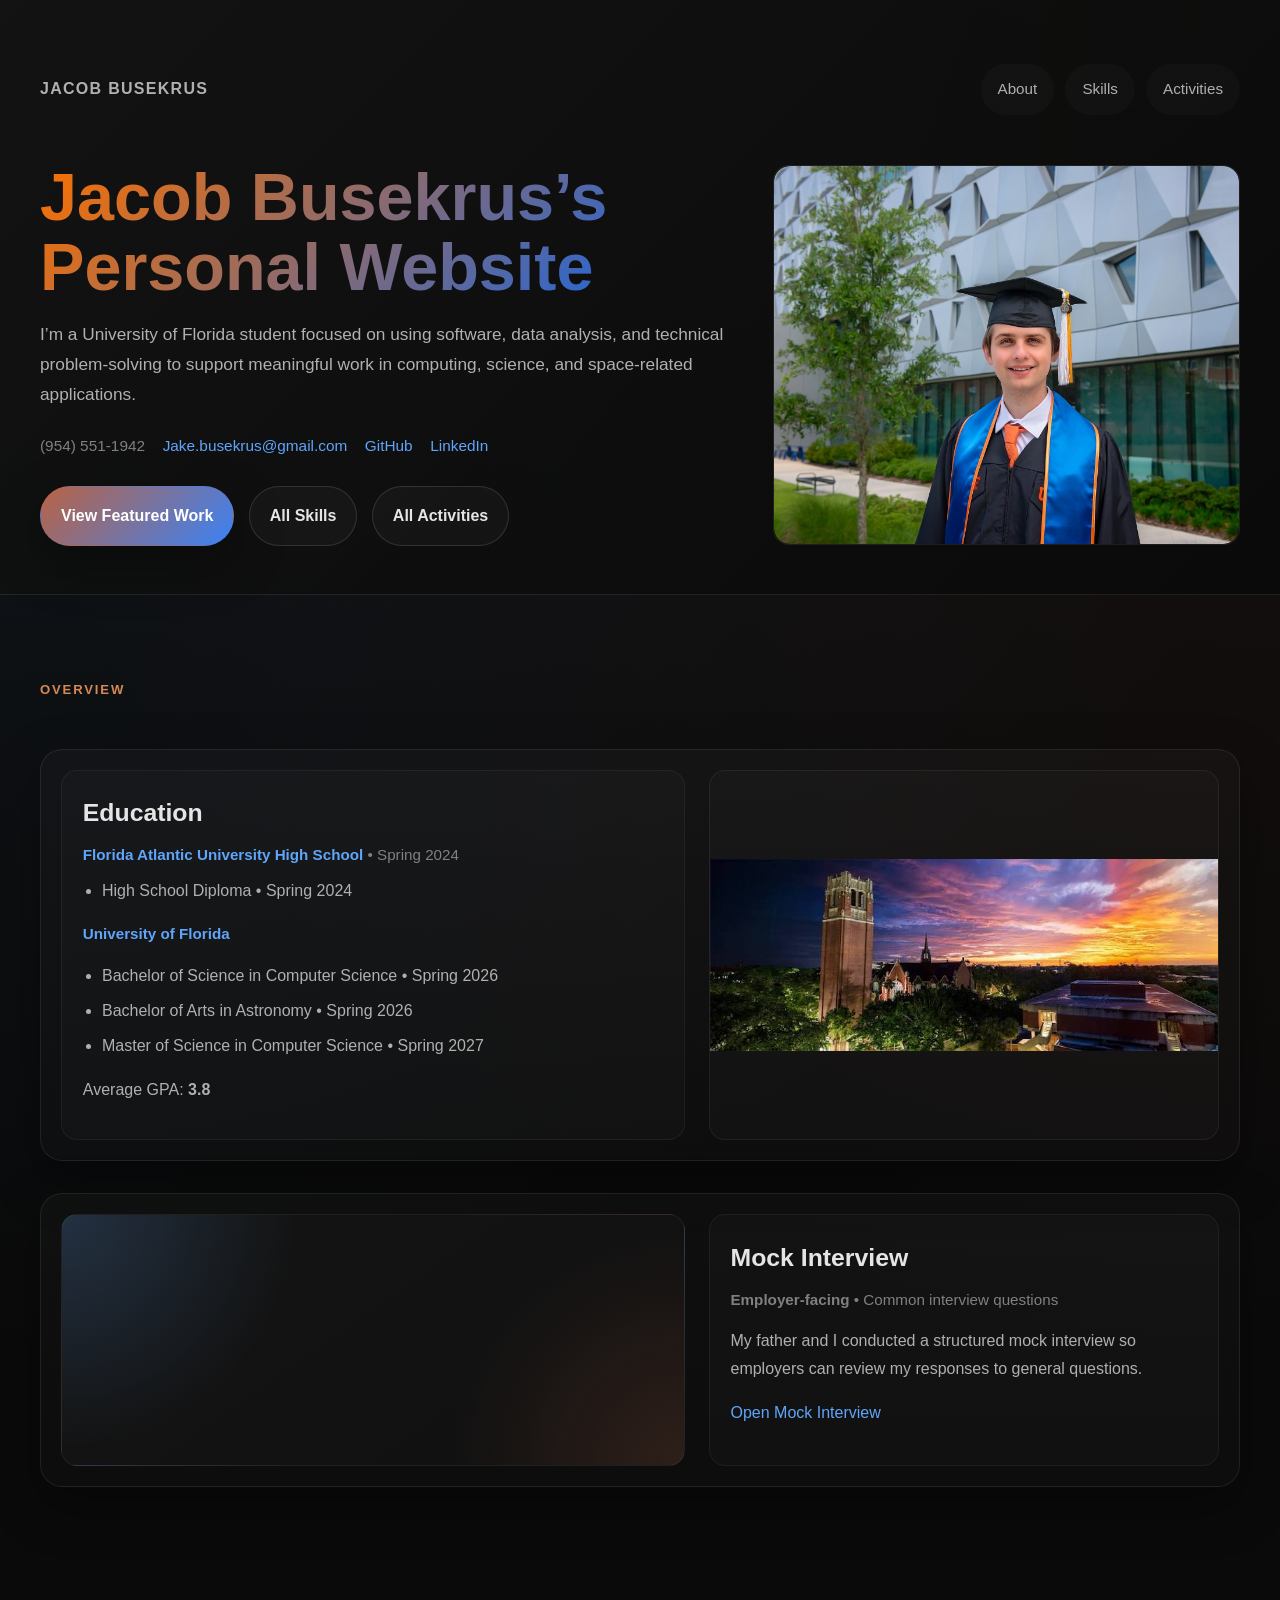
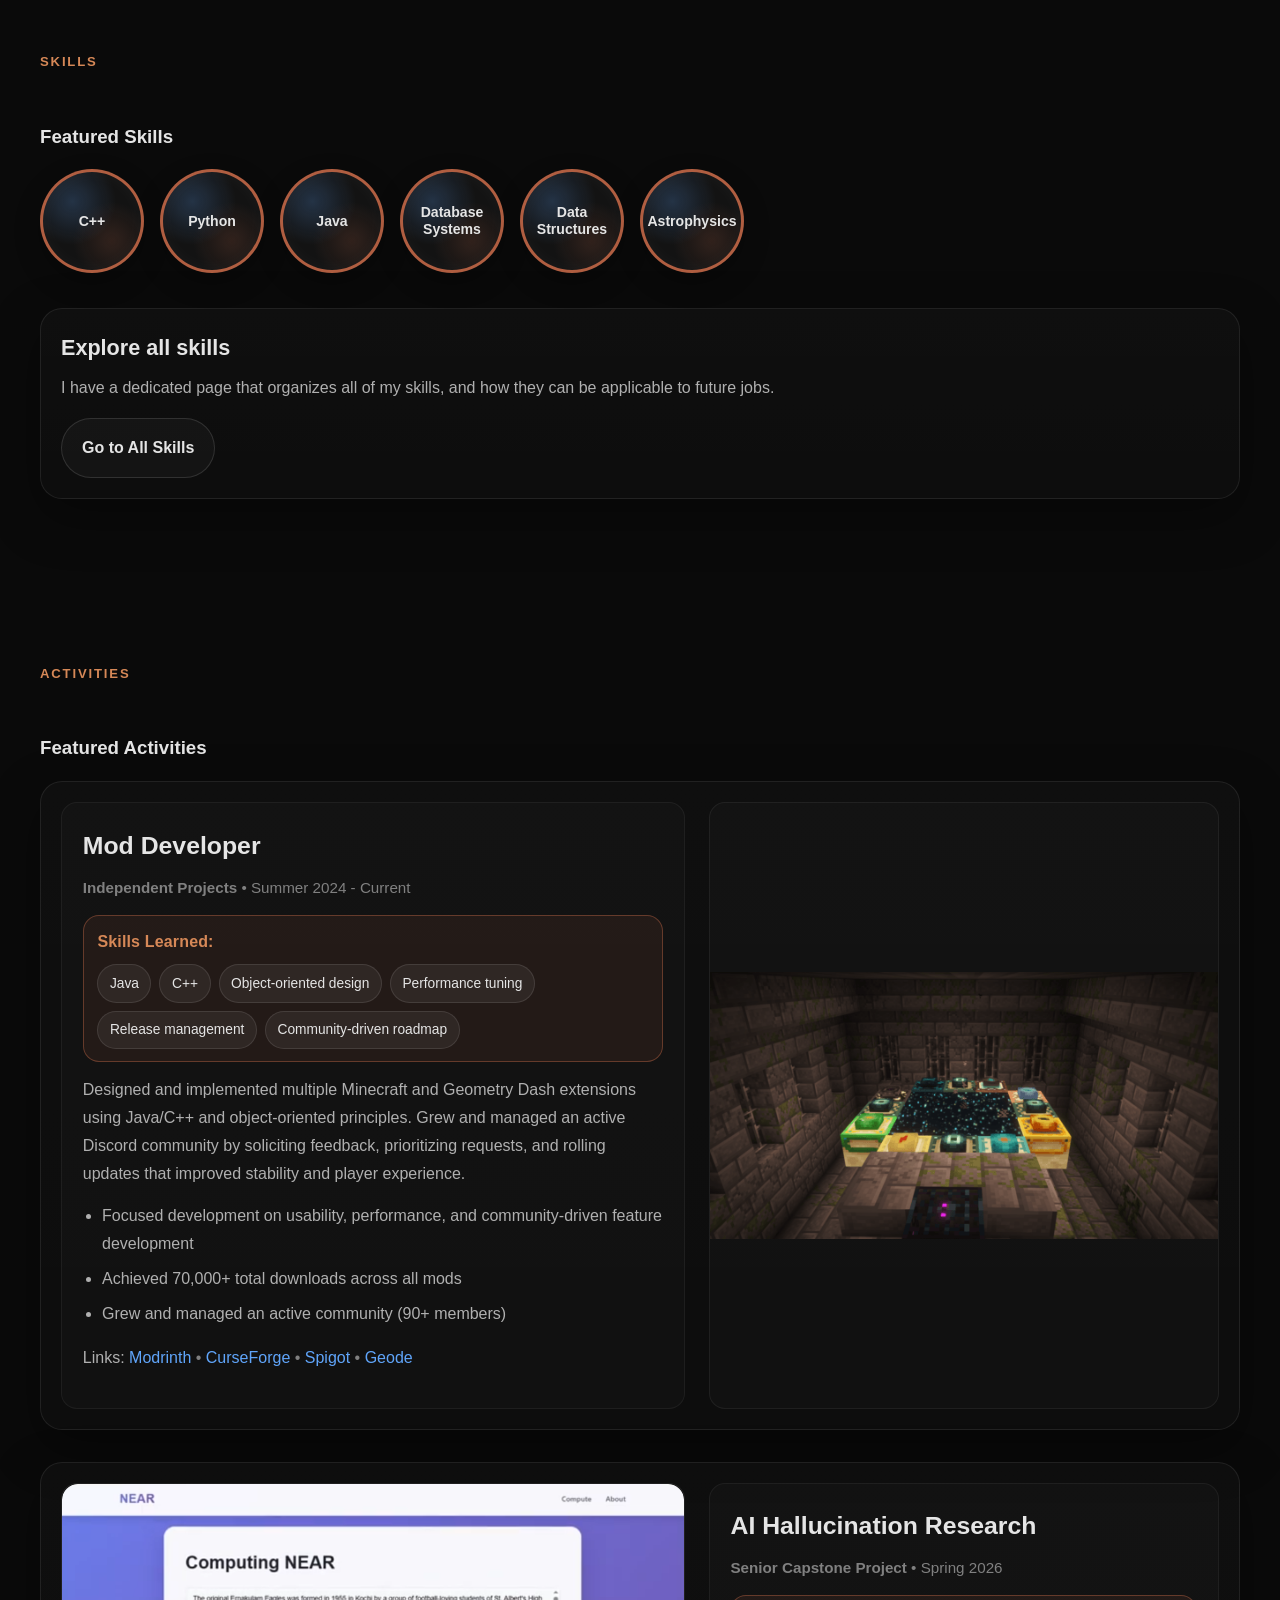
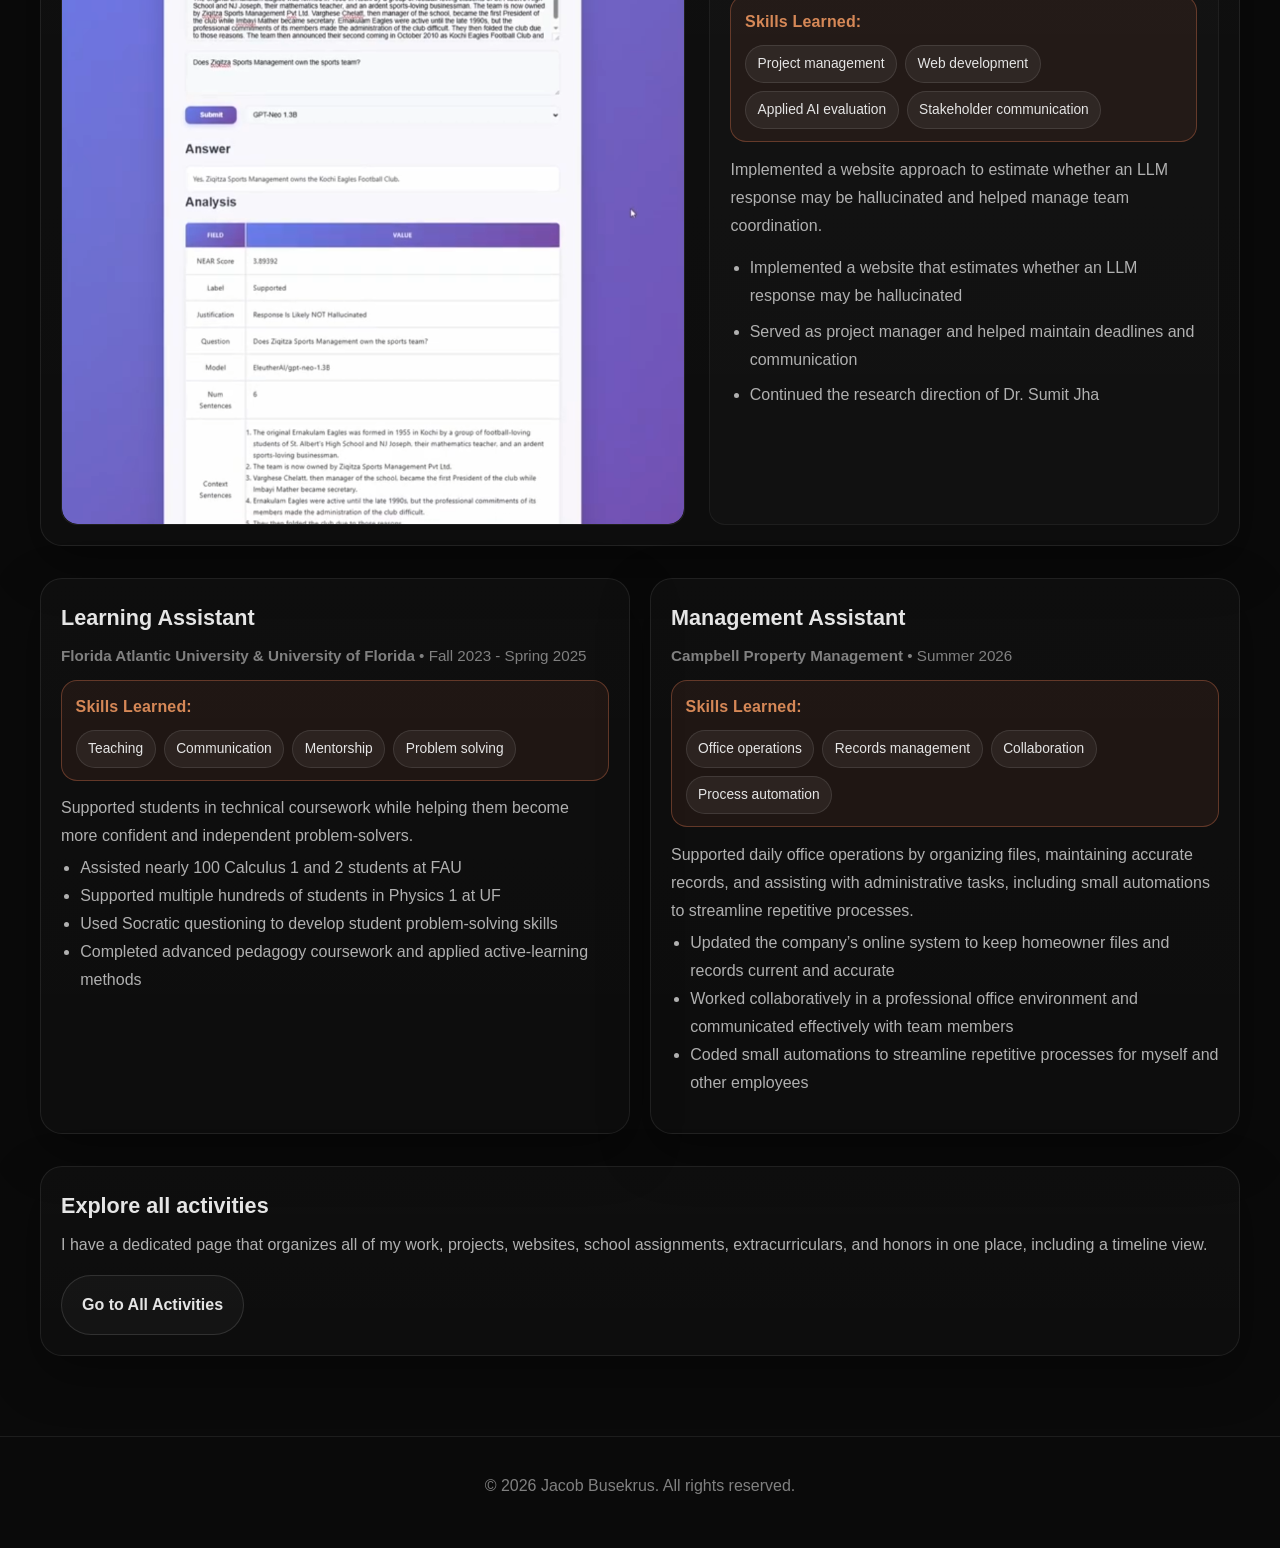
==== commit f96369ad: "Updated skills learned text" ====
--- a/index.html
+++ b/index.html
@@ -151,7 +151,7 @@
                         <h3>Mod Developer</h3>
                         <div class="meta"><strong>Independent Projects</strong> • Summer 2024 - Current</div>
                         <div class="skills-inline">
-                            <span class="label">Skills learned from this:</span>
+                            <span class="label">Skills Learned:</span>
                             <div class="chips">
                                 <span class="chip">Java</span>
                                 <span class="chip">C++</span>
@@ -191,7 +191,7 @@
                         <h3>AI Hallucination Research</h3>
                         <div class="meta"><strong>Senior Capstone Project</strong> • Spring 2026</div>
                         <div class="skills-inline">
-                            <span class="label">Skills learned from this:</span>
+                            <span class="label">Skills Learned:</span>
                             <div class="chips">
                                 <span class="chip">Project management</span>
                                 <span class="chip">Web development</span>
@@ -216,7 +216,7 @@
                         <h3>Learning Assistant</h3>
                         <div class="meta"><strong>Florida Atlantic University & University of Florida</strong> • Fall 2023 - Spring 2025</div>
                         <div class="skills-inline">
-                            <span class="label">Skills learned from this:</span>
+                            <span class="label">Skills Learned:</span>
                             <div class="chips">
                                 <span class="chip">Teaching</span>
                                 <span class="chip">Communication</span>
@@ -237,7 +237,7 @@
                         <h3>Management Assistant</h3>
                         <div class="meta"><strong>Campbell Property Management</strong> • Summer 2026</div>
                         <div class="skills-inline">
-                            <span class="label">Skills learned from this:</span>
+                            <span class="label">Skills Learned:</span>
                             <div class="chips">
                                 <span class="chip">Office operations</span>
                                 <span class="chip">Records management</span>
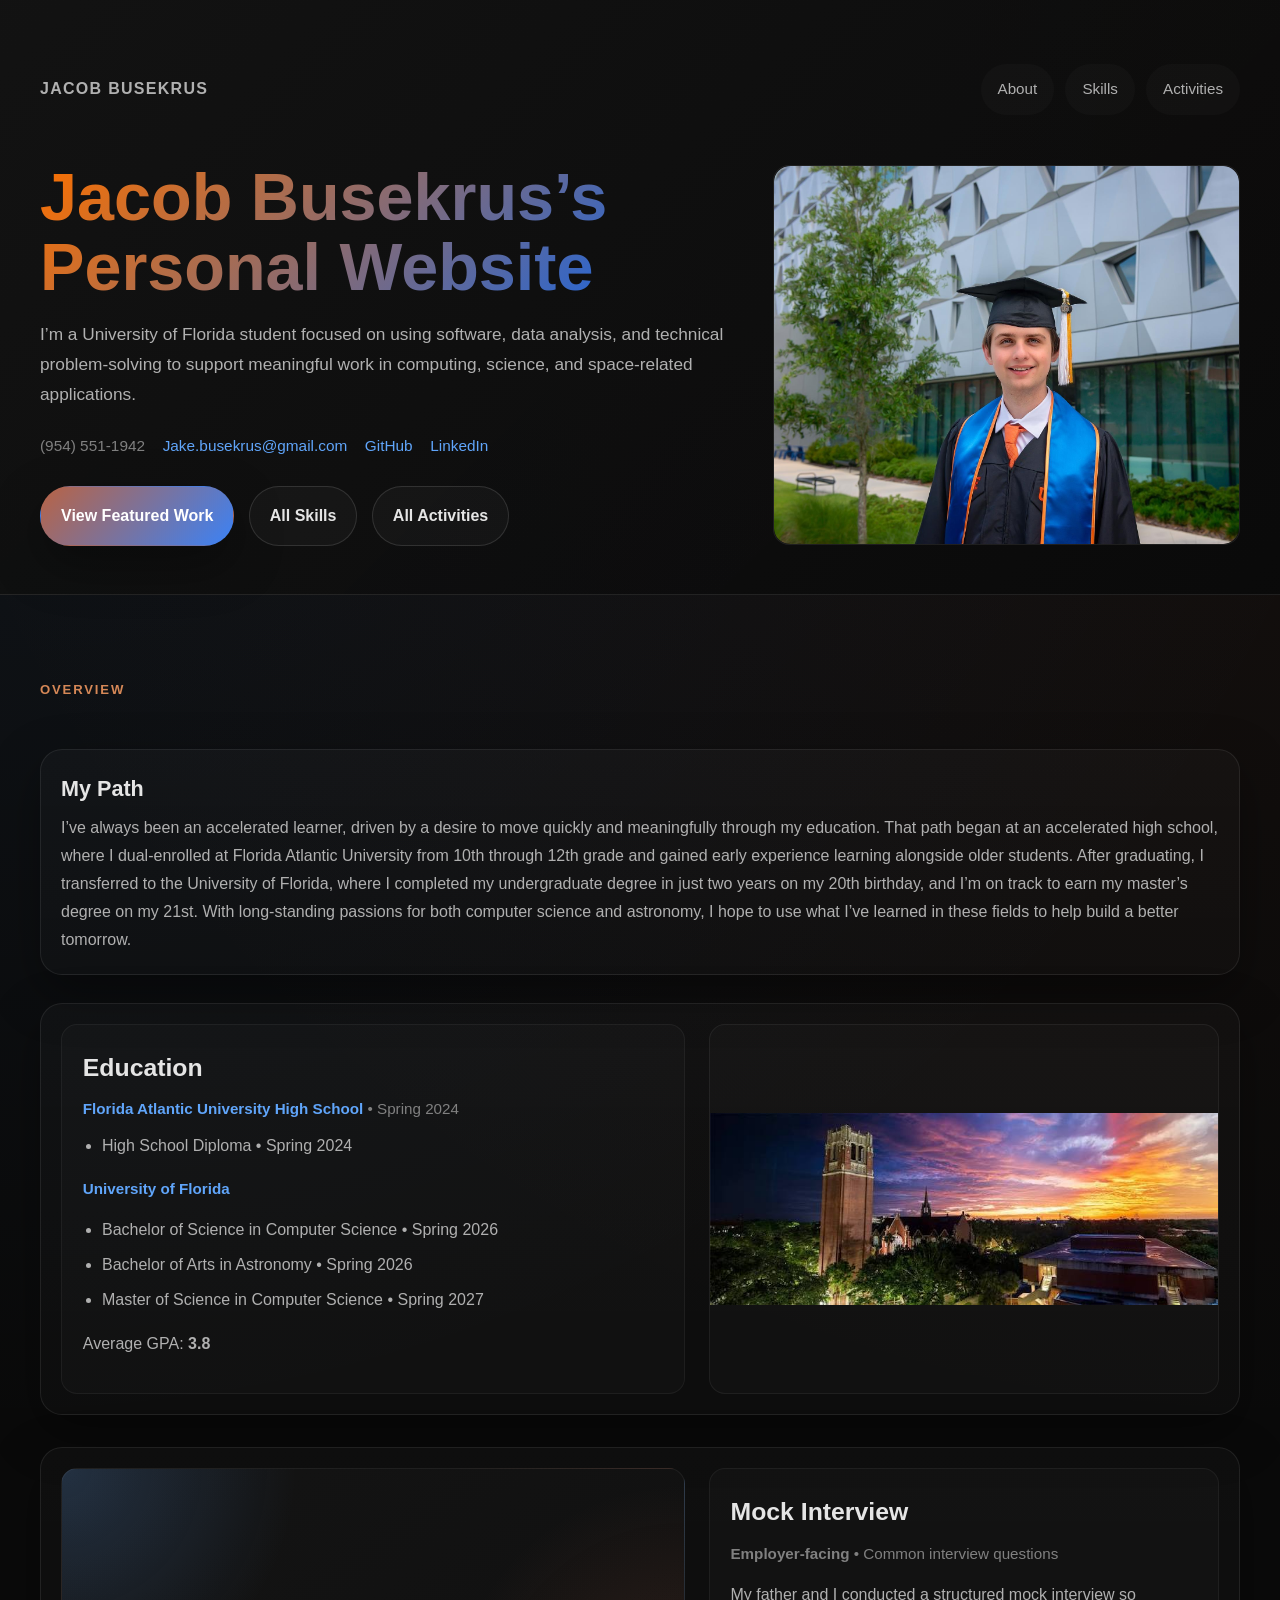
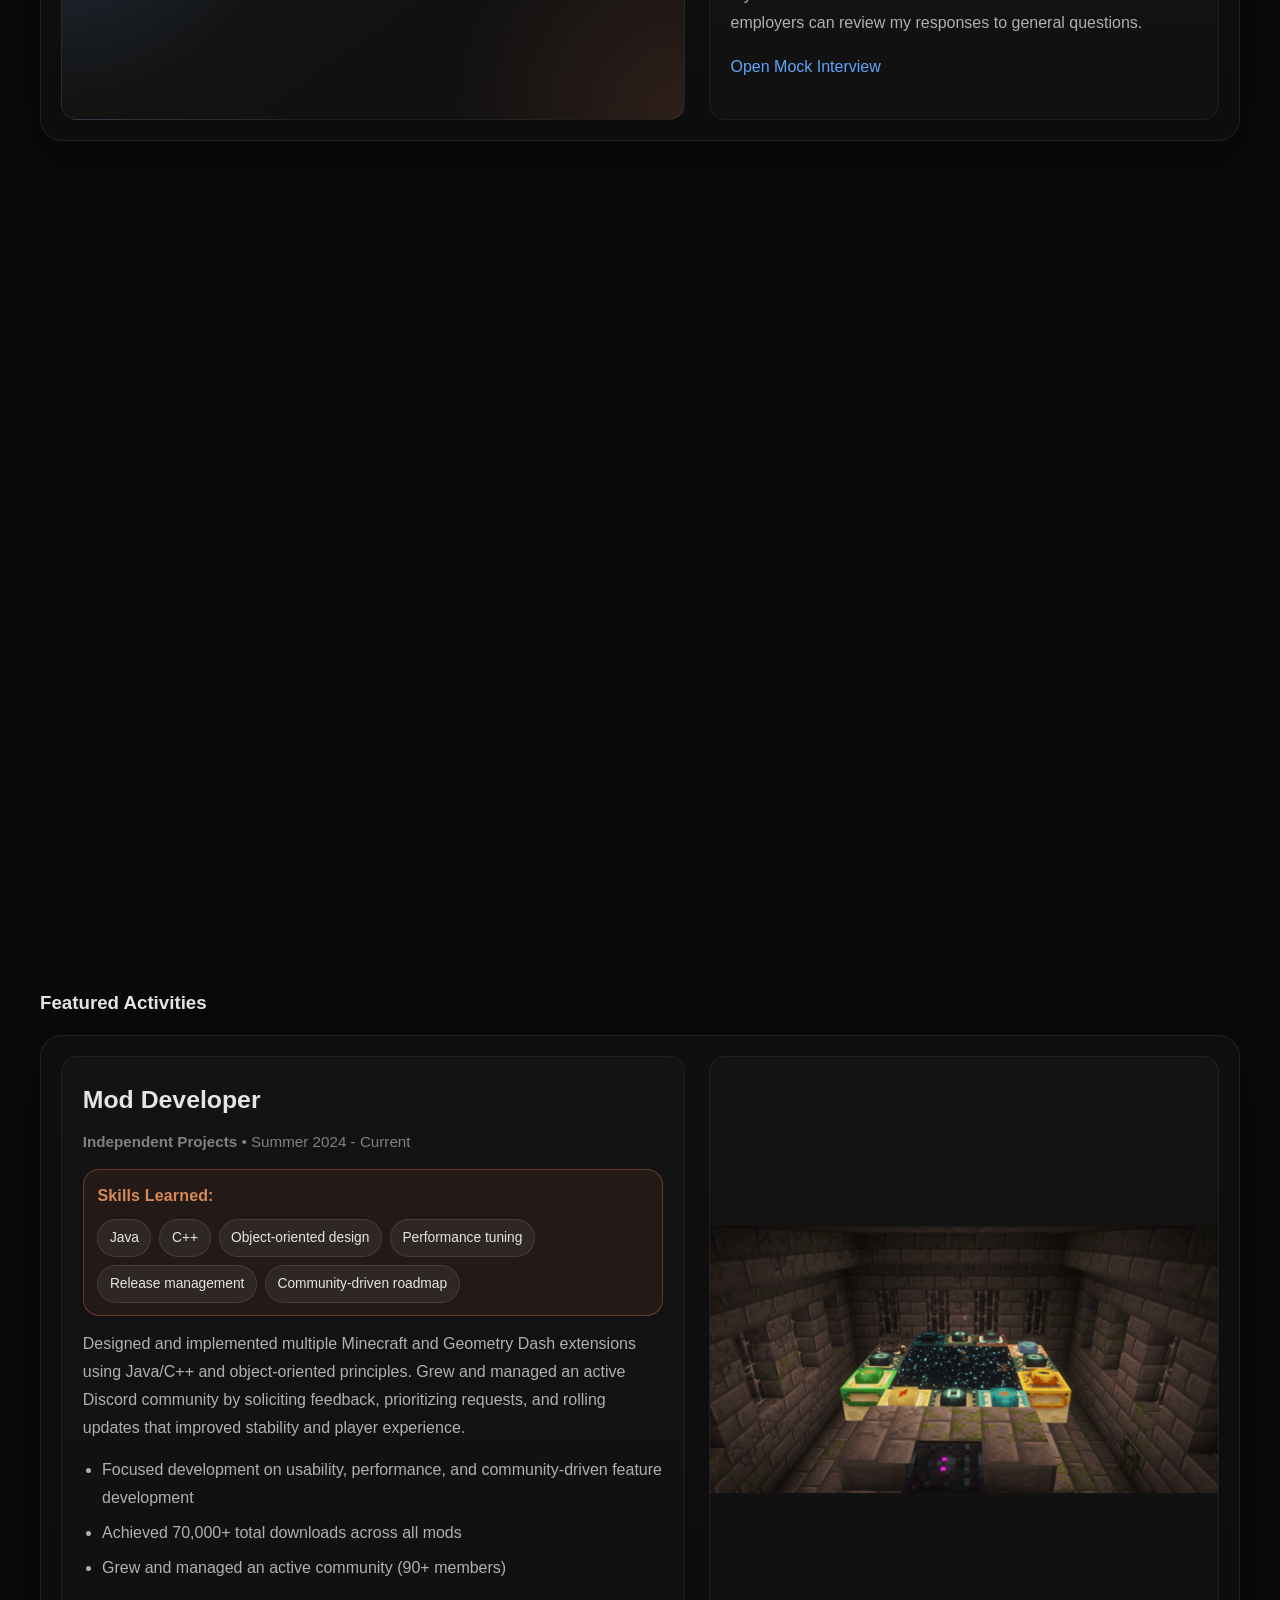
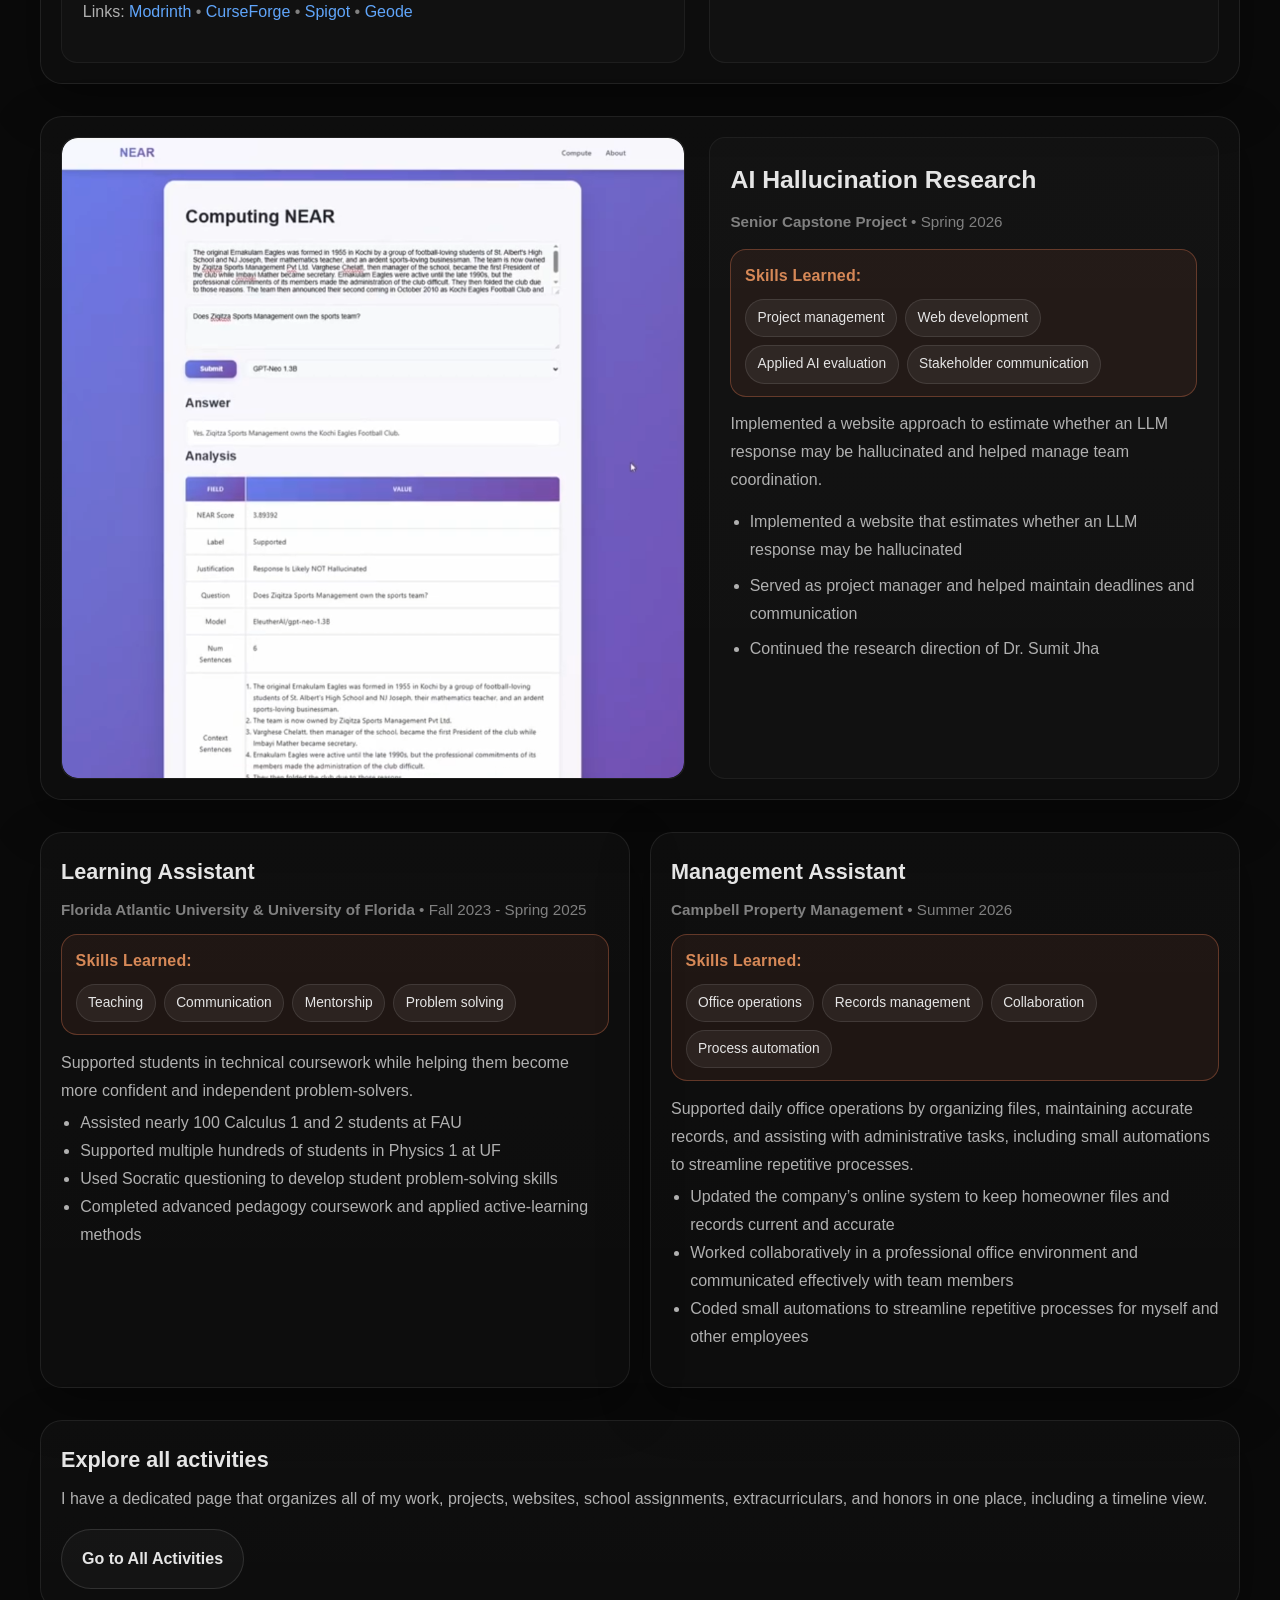
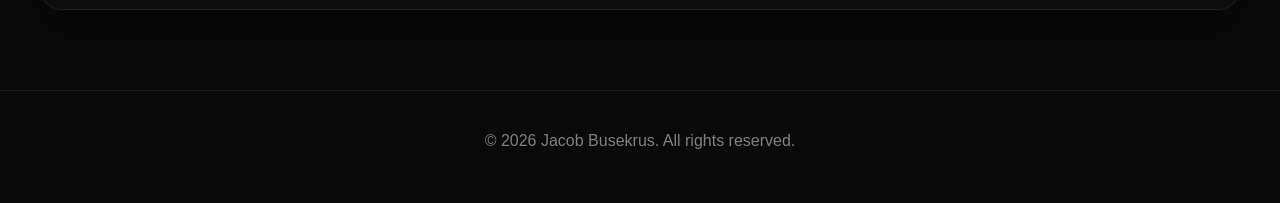
==== commit abe7253d: "Added my path" ====
--- a/index.html
+++ b/index.html
@@ -56,6 +56,21 @@
                 <span class="eyebrow">Overview</span>
             </div>
 
+            <article class="project-card fade" style="max-width: 100%;">
+                <h3>My Path</h3>
+                <p style="color: var(--text2);">
+                    I’ve always been an accelerated learner, driven by a desire to move quickly and meaningfully through my
+                    education. That path began at an accelerated high school, where I dual-enrolled at
+                    Florida Atlantic University from 10th through 12th grade and gained early experience learning alongside
+                    older students. After graduating, I transferred to the University of Florida, where I completed my
+                    undergraduate degree in just two years on my 20th birthday, and I’m on track to earn my master’s degree
+                    on my 21st. With long-standing passions for both computer science and astronomy, I hope to use what I’ve
+                    learned in these fields to help build a better tomorrow.
+                </p>
+            </article>
+
+            <br>
+
             <div class="split-list">
                 <article class="split fade">
                     <div class="content">
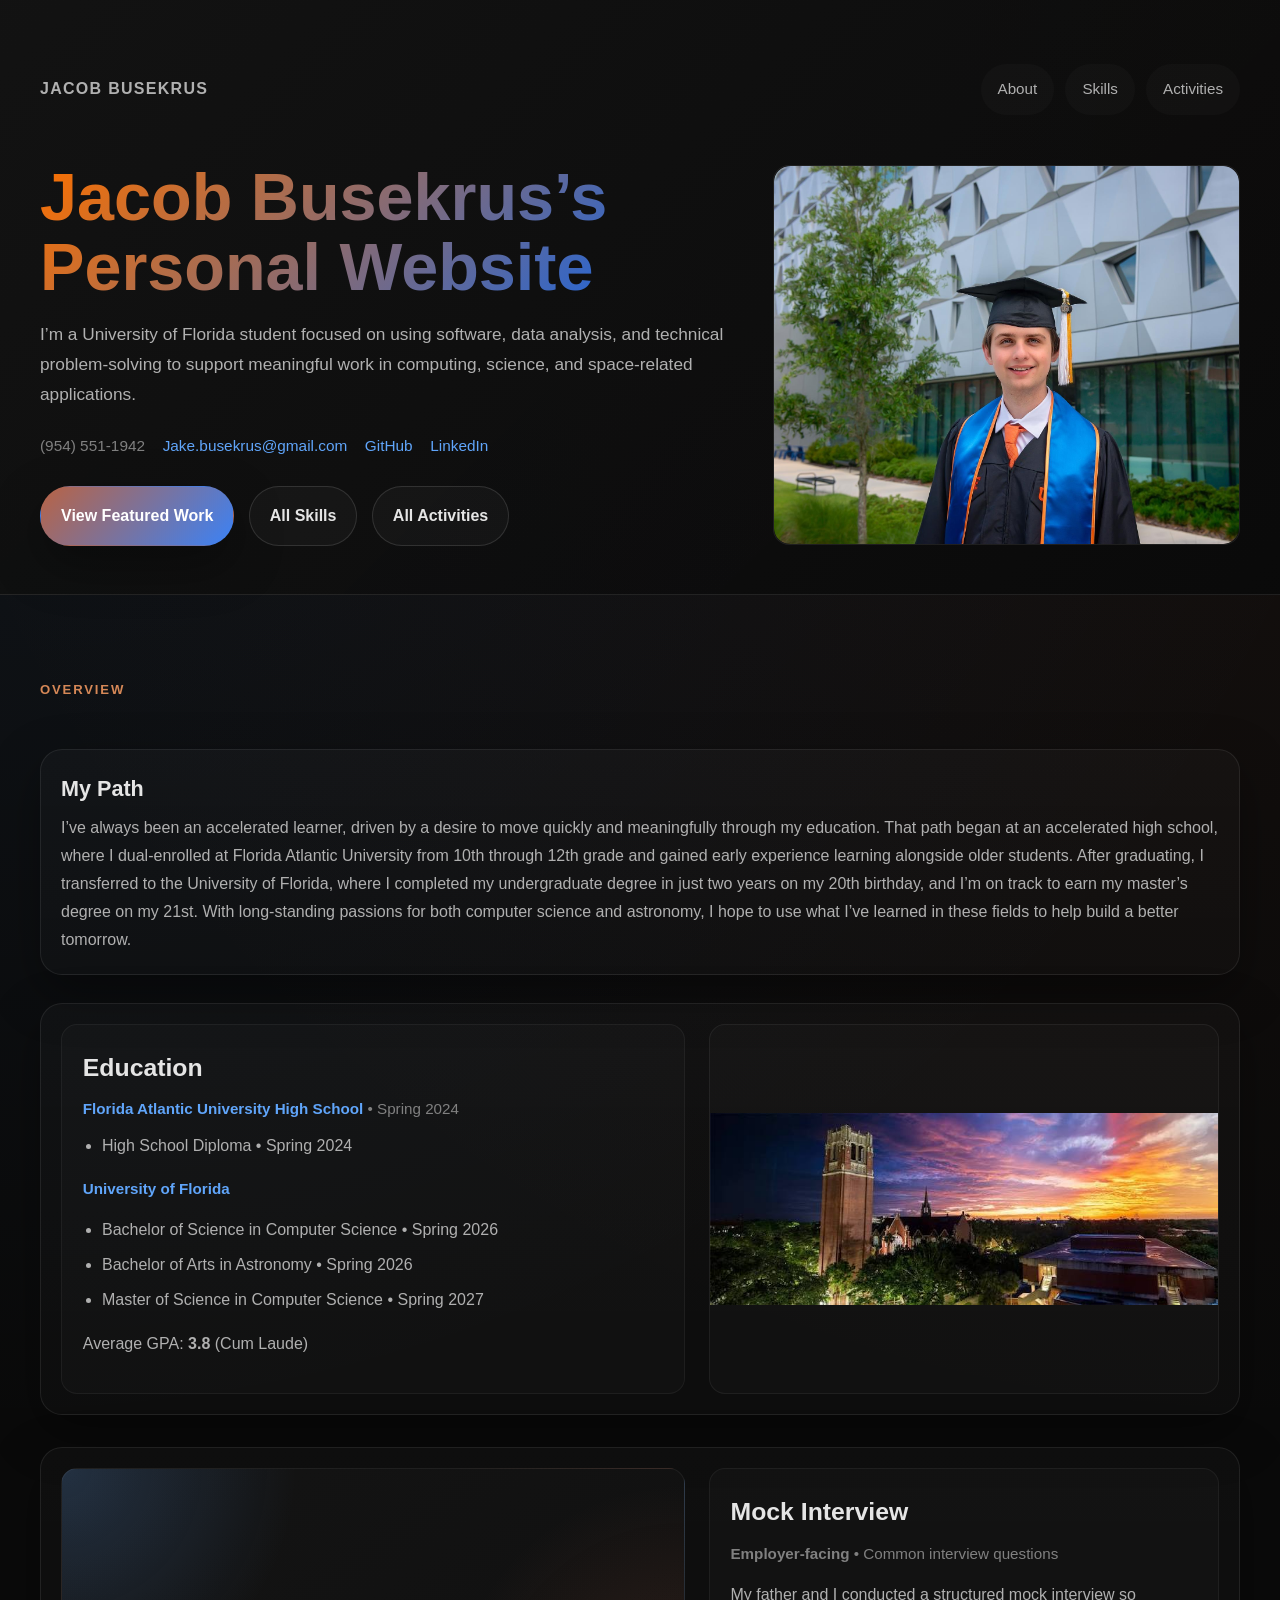
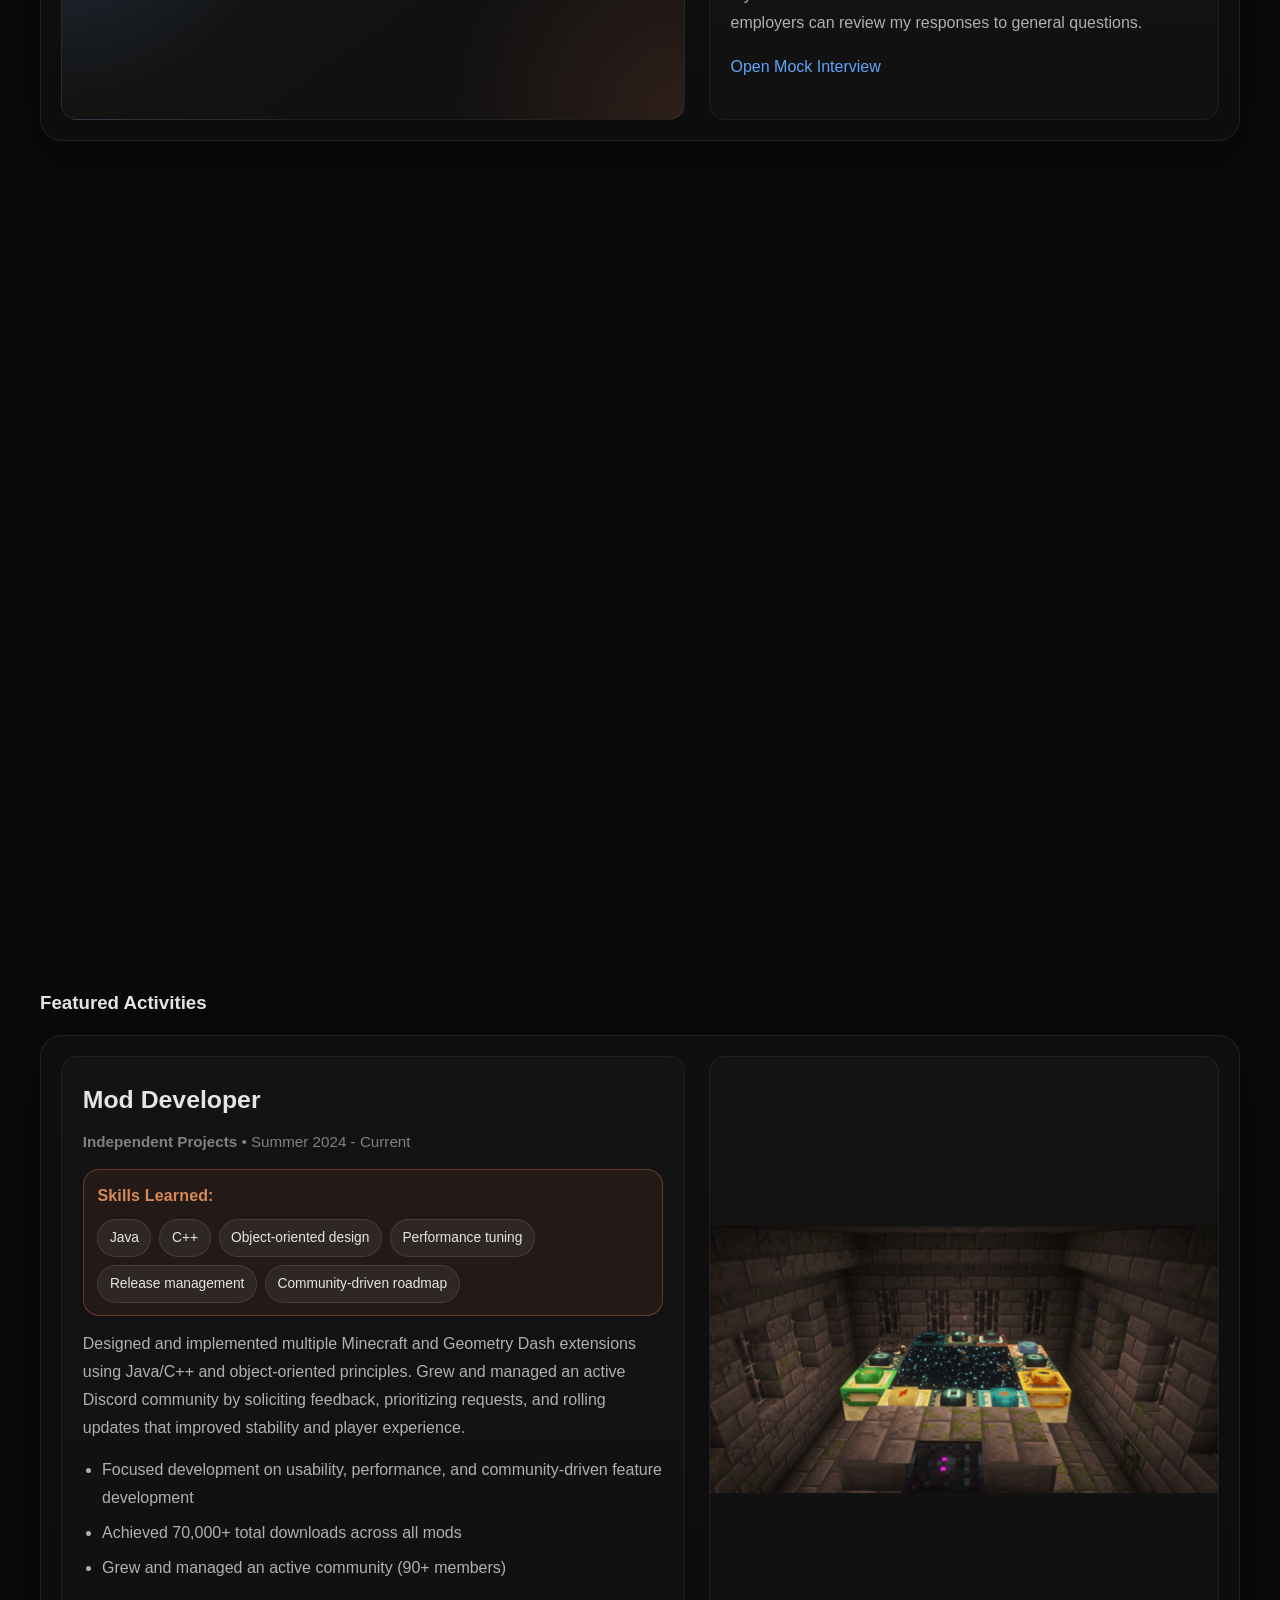
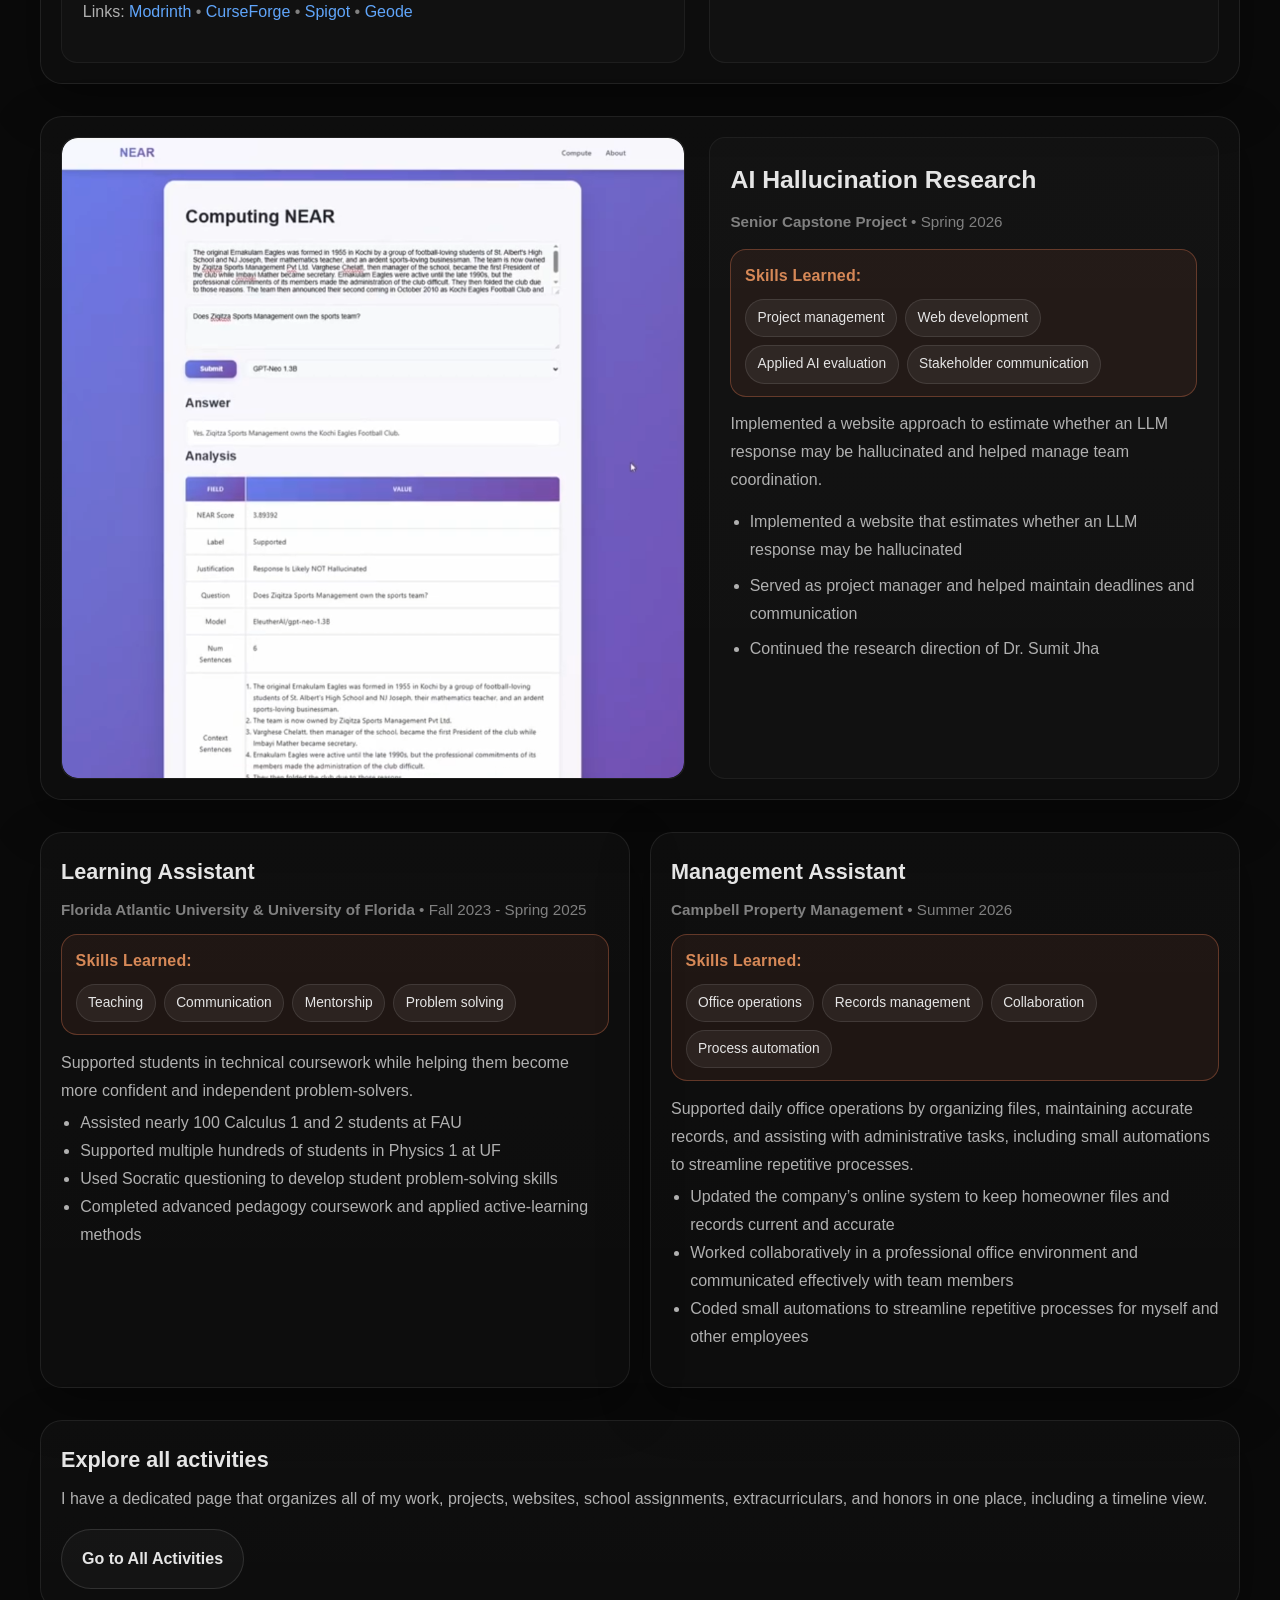
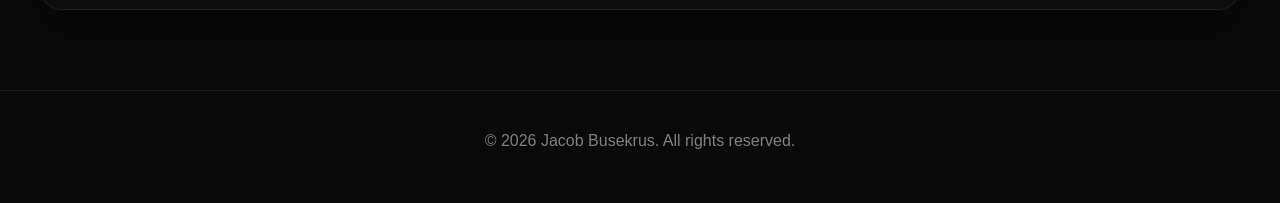
==== commit a34d3190: "Added cum laude" ====
--- a/index.html
+++ b/index.html
@@ -90,7 +90,7 @@
                             <li>Bachelor of Arts in Astronomy • Spring 2026</li>
                             <li>Master of Science in Computer Science • Spring 2027</li>
                         </ul>
-                        <p>Average GPA: <strong>3.8</strong></p>
+                        <p>Average GPA: <strong>3.8</strong> (Cum Laude)</p>
                     </div>
                     <div class="media image-only">
                         <img src="images/UniversityofFlorida.jpg" alt="Education" />
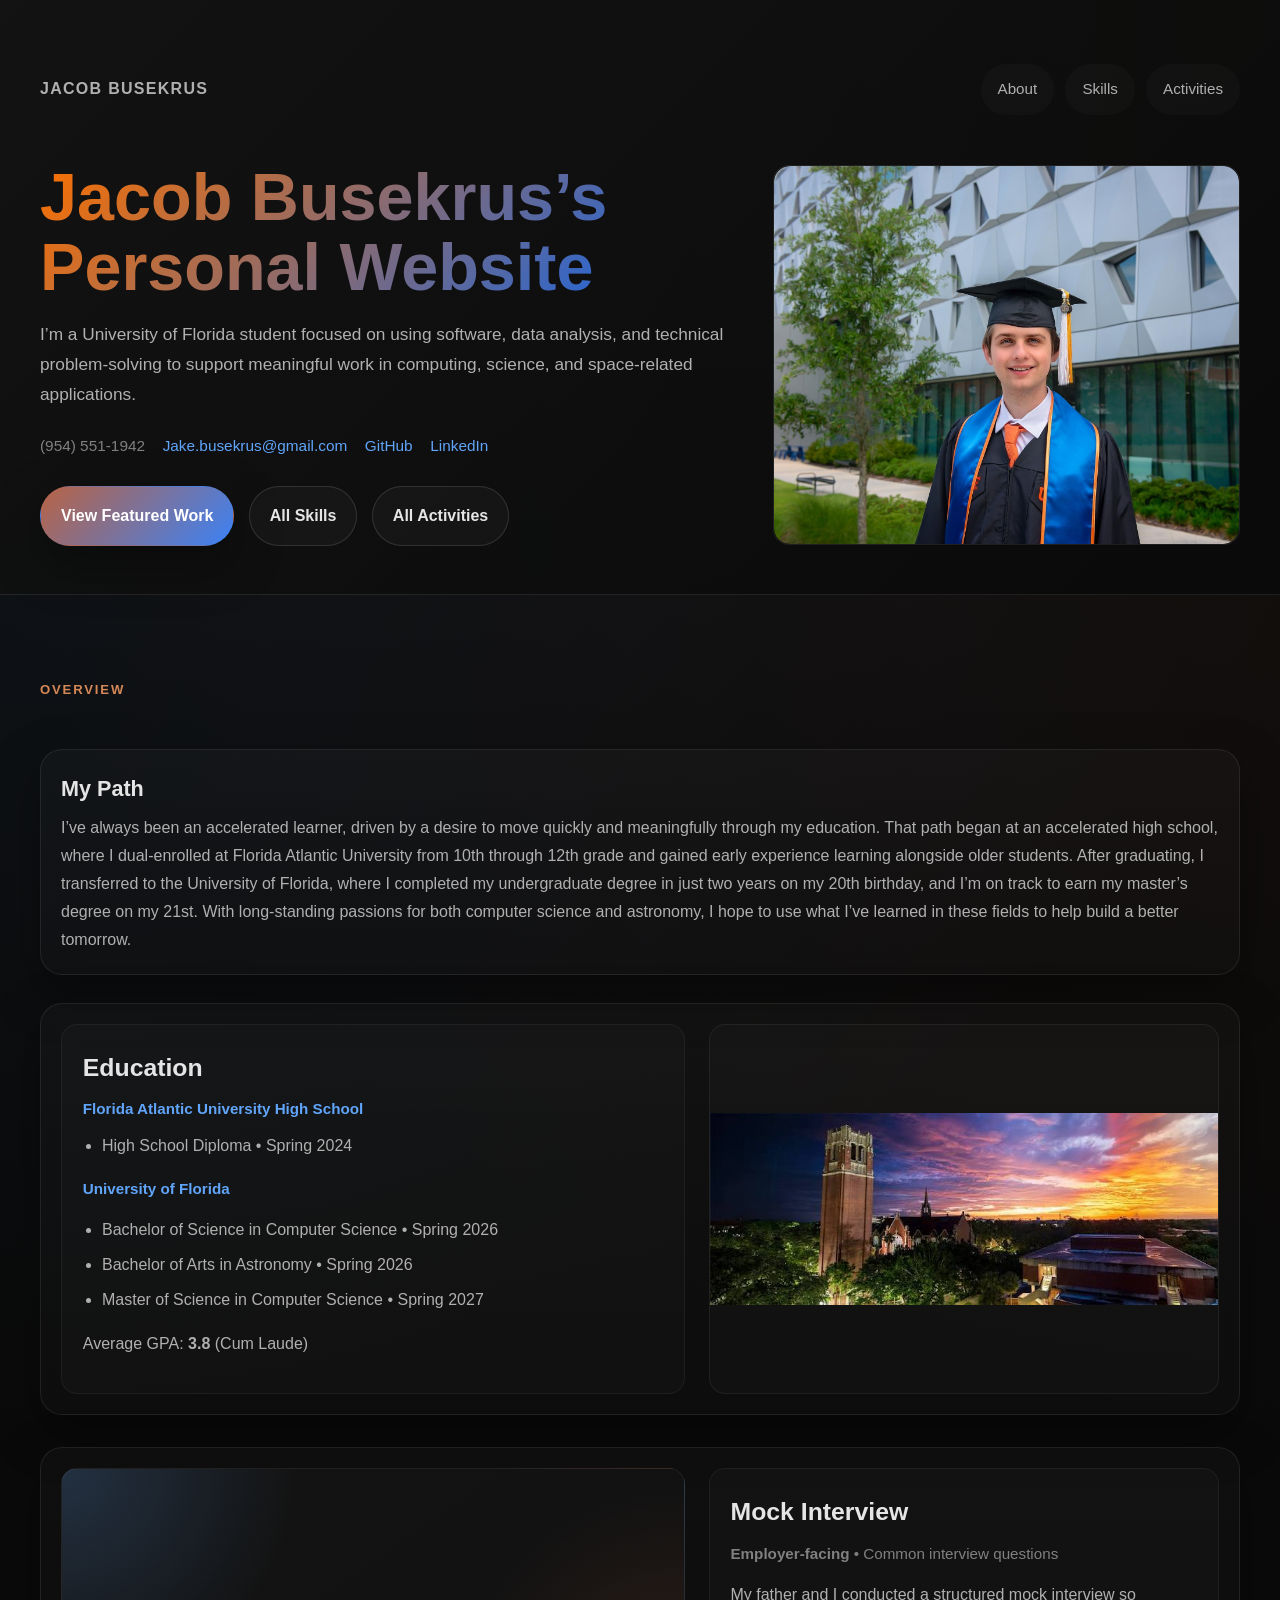
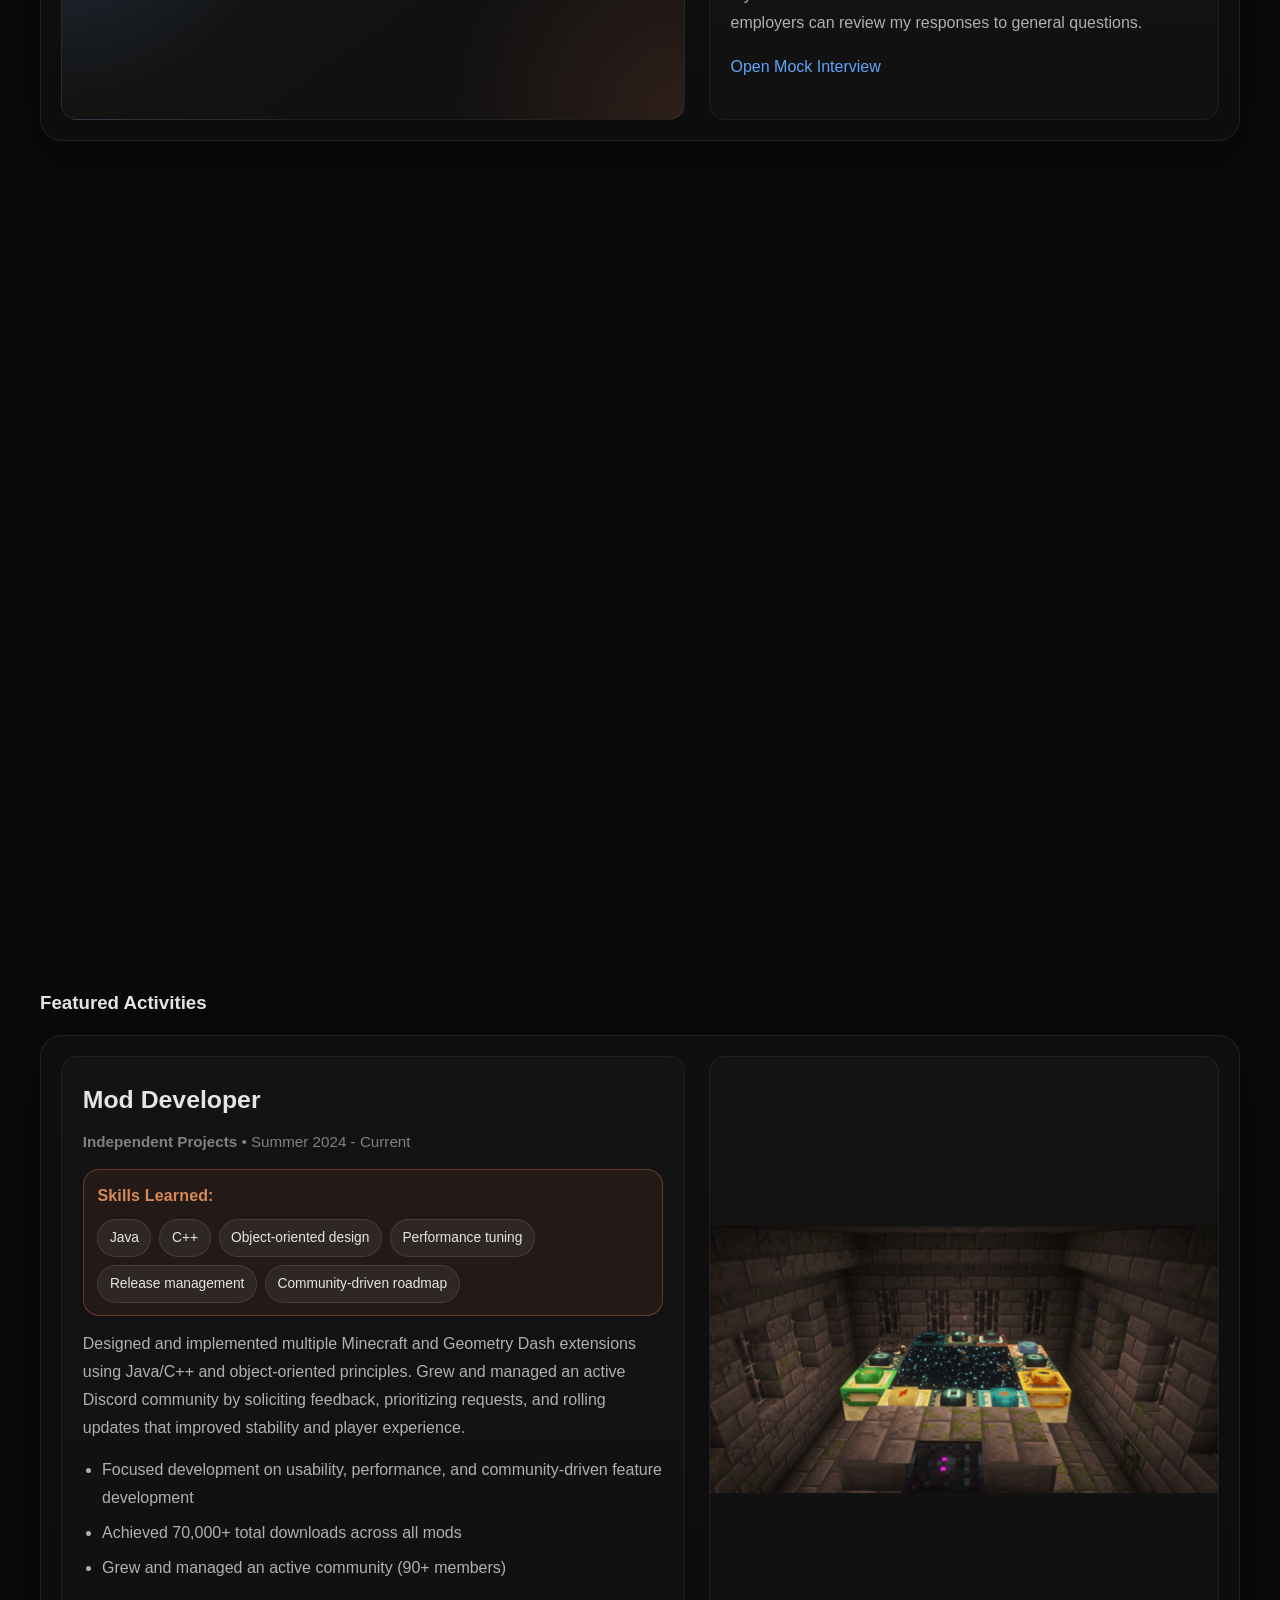
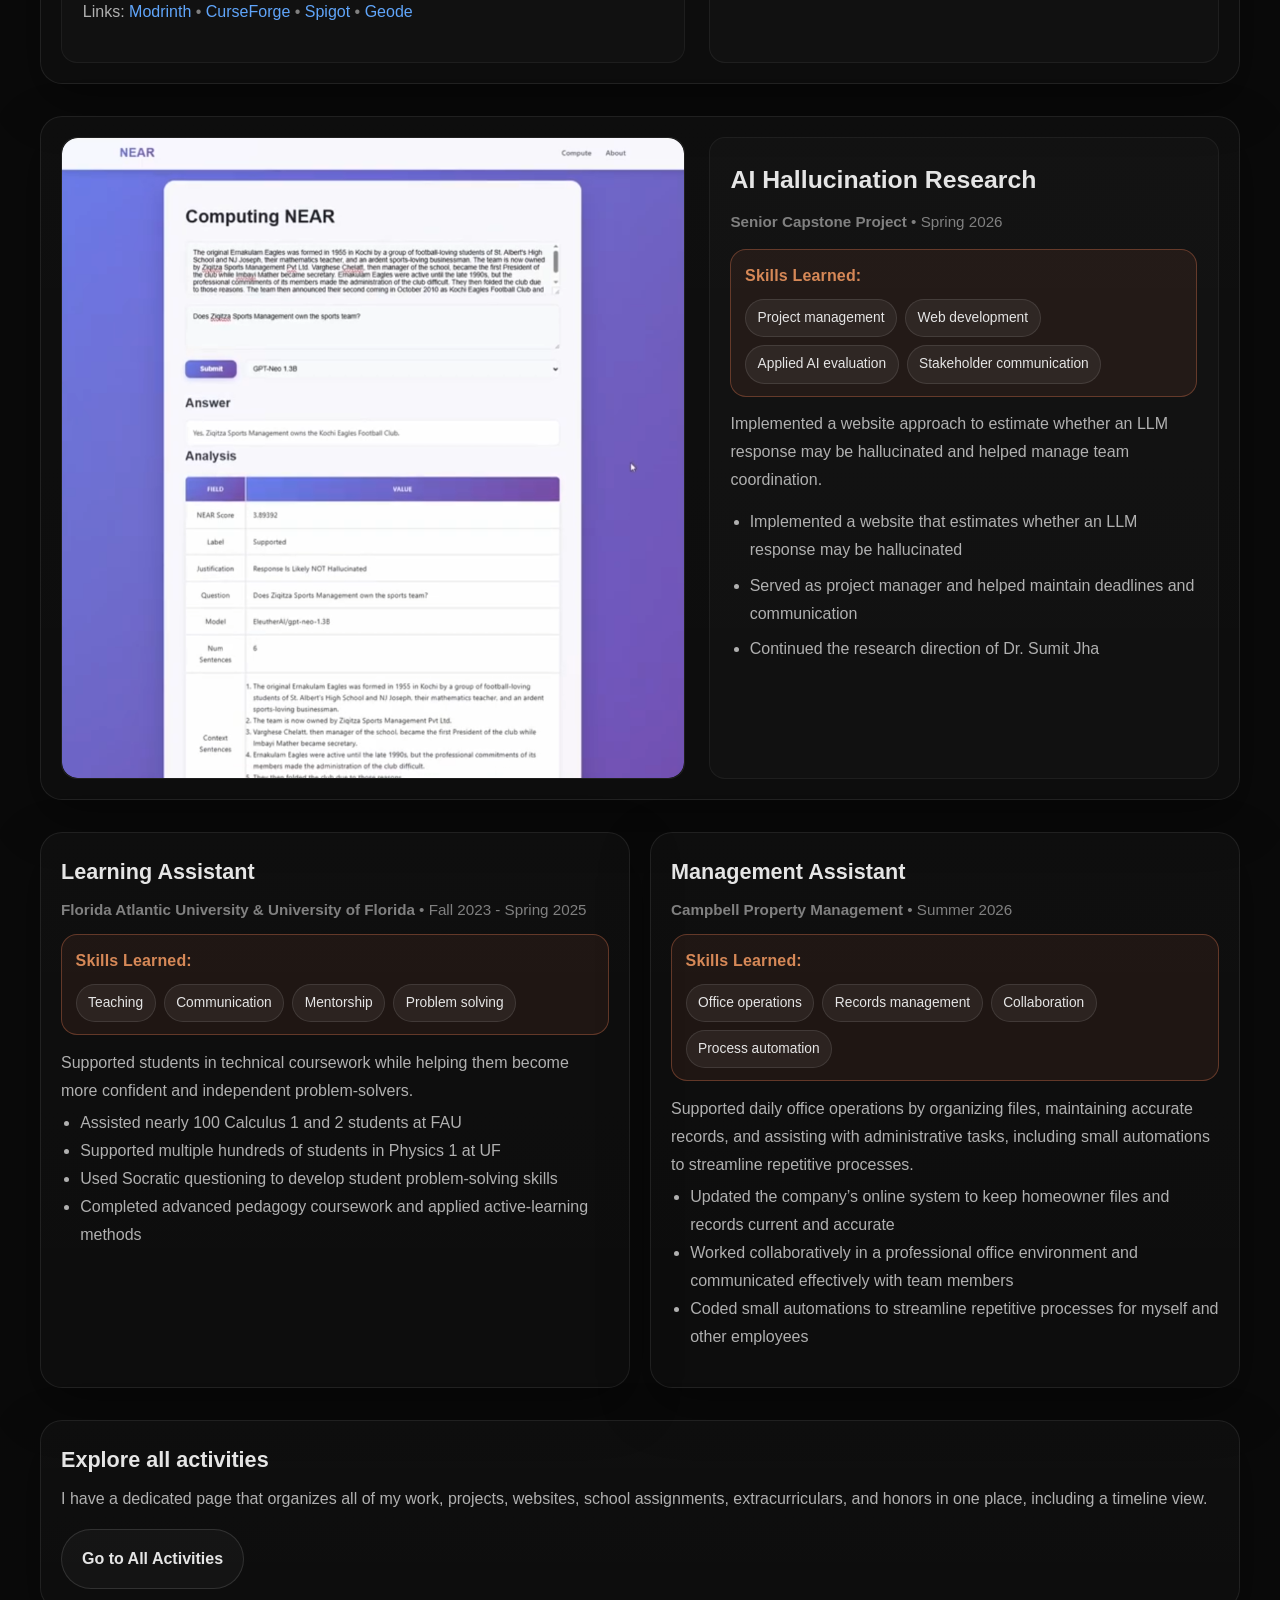
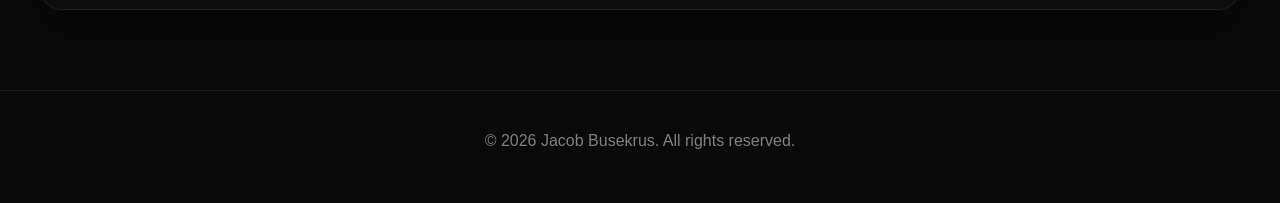
==== commit 3bc06676: "Changed school dates" ====
--- a/index.html
+++ b/index.html
@@ -76,7 +76,7 @@
                     <div class="content">
                         <h3>Education</h3>
                         <div class="meta" style="margin-bottom:.55rem">
-                            <strong style="color: var(--blue)">Florida Atlantic University High School</strong> • Spring 2024
+                            <strong style="color: var(--blue)">Florida Atlantic University High School</strong>
                         </div>
                         <ul>
                             <li>High School Diploma • Spring 2024</li>
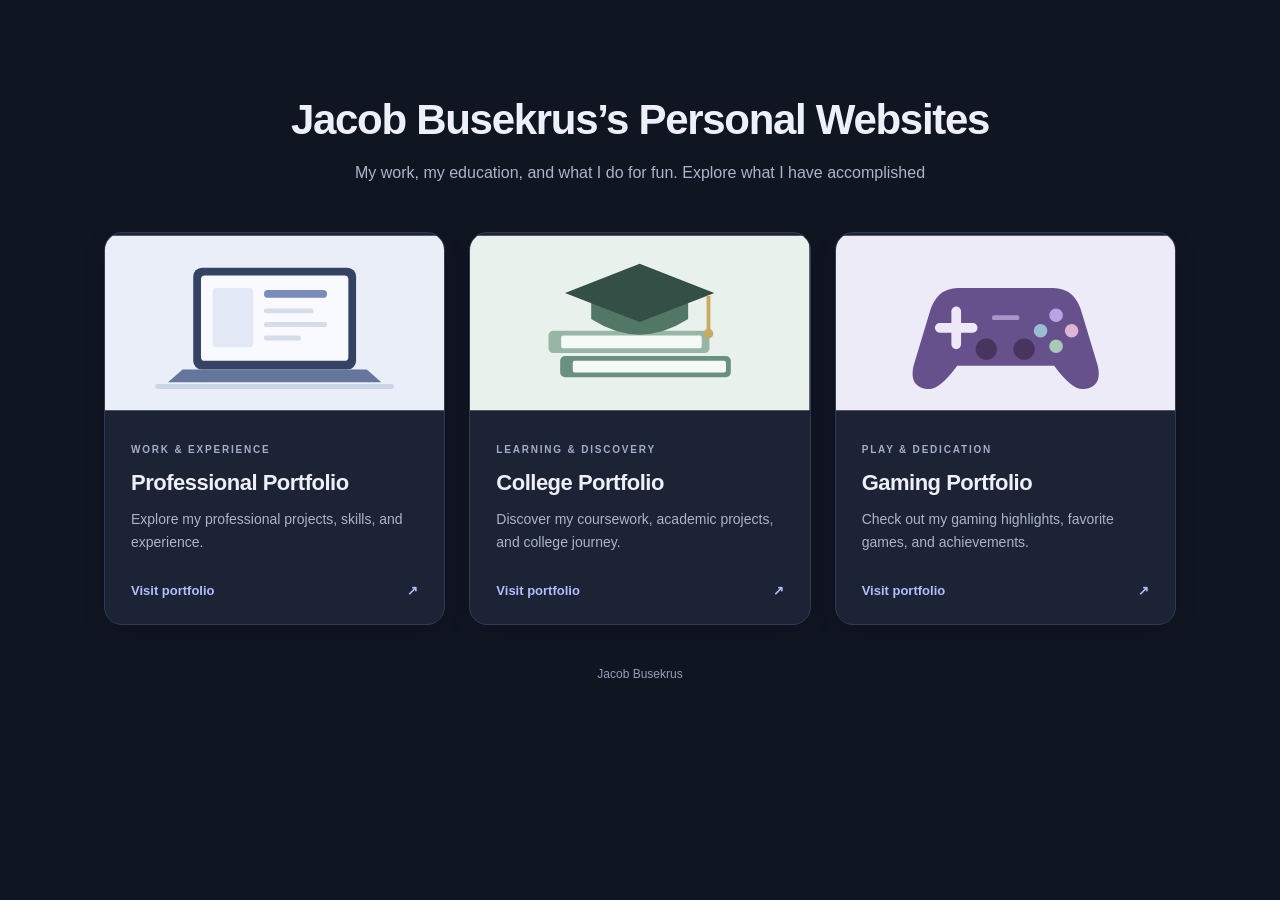
==== commit 95c1caf0: "Added other portfolios and updated the college portfolio" ====
--- a/index.html
+++ b/index.html
@@ -1,293 +1,69 @@
-<!DOCTYPE html>
-<html lang="en">
-<head>
-    <meta charset="UTF-8" />
-    <meta name="viewport" content="width=device-width, initial-scale=1.0" />
-    <title>Jacob Busekrus | Personal Website</title>
-    <link rel="stylesheet" href="main.css" />
-    <script src="webScript.js" defer></script>
-</head>
-<body>
-<header id="top">
-    <div class="container hero">
-        <div class="topbar">
-            <div class="brand">Jacob Busekrus</div>
-            <nav class="nav">
-                <a href="#about">About</a>
-                <a href="#skills">Skills</a>
-                <a href="#experience">Activities</a>
-            </nav>
-        </div>
-
-        <div class="hero-grid">
-            <div class="hero-copy fade">
-                <h1>Jacob Busekrus’s Personal Website</h1>
-                <p>
-                    I’m a University of Florida student focused on using software, data analysis,
-                    and technical problem-solving to support meaningful work in computing, science,
-                    and space-related applications.
-                </p>
-
-                <div class="contact">
-                    <span>(954) 551-1942</span>
-                    <a href="mailto:Jake.busekrus@gmail.com">Jake.busekrus@gmail.com</a>
-                    <a href="https://github.com/UY-scuti73" target="_blank" rel="noopener noreferrer">GitHub</a>
-                    <a href="https://linkedin.com/in/jacob-busekrus" target="_blank" rel="noopener noreferrer">LinkedIn</a>
-                </div>
-
-                <div class="actions">
-                    <a class="btn primary" href="#experience">View Featured Work</a>
-                    <a class="btn secondary" href="skills.html">All Skills</a>
-                    <a class="btn secondary" href="activities.html">All Activities</a>
-                </div>
-            </div>
-
-            <div class="media image-only fade" style="min-height:360px">
-                <img src="images/Headshot.jpg" alt="Headshot" />
-            </div>
-        </div>
-    </div>
-</header>
-
-<main>
-    <section class="section" id="about">
-        <div class="container">
-            <div class="section-header fade">
-                <span class="eyebrow">Overview</span>
-            </div>
-
-            <article class="project-card fade" style="max-width: 100%;">
-                <h3>My Path</h3>
-                <p style="color: var(--text2);">
-                    I’ve always been an accelerated learner, driven by a desire to move quickly and meaningfully through my
-                    education. That path began at an accelerated high school, where I dual-enrolled at
-                    Florida Atlantic University from 10th through 12th grade and gained early experience learning alongside
-                    older students. After graduating, I transferred to the University of Florida, where I completed my
-                    undergraduate degree in just two years on my 20th birthday, and I’m on track to earn my master’s degree
-                    on my 21st. With long-standing passions for both computer science and astronomy, I hope to use what I’ve
-                    learned in these fields to help build a better tomorrow.
-                </p>
-            </article>
-
-            <br>
-
-            <div class="split-list">
-                <article class="split fade">
-                    <div class="content">
-                        <h3>Education</h3>
-                        <div class="meta" style="margin-bottom:.55rem">
-                            <strong style="color: var(--blue)">Florida Atlantic University High School</strong>
-                        </div>
-                        <ul>
-                            <li>High School Diploma • Spring 2024</li>
-                        </ul>
-
-                        <div class="meta" style="margin-top:.75rem">
-                            <strong style="color: var(--blue)">University of Florida</strong>
-                        </div>
-                        <ul>
-                            <li>Bachelor of Science in Computer Science • Spring 2026</li>
-                            <li>Bachelor of Arts in Astronomy • Spring 2026</li>
-                            <li>Master of Science in Computer Science • Spring 2027</li>
-                        </ul>
-                        <p>Average GPA: <strong>3.8</strong> (Cum Laude)</p>
-                    </div>
-                    <div class="media image-only">
-                        <img src="images/UniversityofFlorida.jpg" alt="Education" />
-                    </div>
-                </article>
-
-                <article class="split reverse fade">
-                    <div class="content">
-                        <h3>Mock Interview</h3>
-                        <div class="meta"><strong>Employer-facing</strong> • Common interview questions</div>
-                        <p>My father and I conducted a structured mock interview so employers can review my responses to general questions.</p>
-                        <p style="margin-top:1rem"><a href="mock.html">Open Mock Interview</a></p>
-                    </div>
-                    <div class="media" style="padding:0;display:flex">
-                        <div style="width:100%;border-radius:calc(var(--r) - 6px);overflow:hidden">
-                            <iframe
-                                    src="https://www.youtube.com/embed/gcVnHr8MjQ0"
-                                    title="YouTube video player"
-                                    style="width:100%;height:100%;min-height:250px;border:0;display:block"
-                                    allow="accelerometer; autoplay; clipboard-write; encrypted-media; gyroscope; picture-in-picture; web-share"
-                                    allowfullscreen
-                            ></iframe>
-                        </div>
-                    </div>
-                </article>
-            </div>
-        </div>
-    </section>
-
-    <section class="section" id="skills">
-        <div class="container">
-            <div class="section-header fade">
-                <span class="eyebrow">Skills</span>
-            </div>
-
-            <div class="skills-wrap">
-                <div class="fade">
-                    <h3 style="margin-bottom:1rem">Featured Skills</h3>
-                    <div class="skills-list">
-                        <div class="skill-orb">C++</div>
-                        <div class="skill-orb">Python</div>
-                        <div class="skill-orb">Java</div>
-                        <div class="skill-orb">Database Systems</div>
-                        <div class="skill-orb">Data Structures</div>
-                        <div class="skill-orb">Astrophysics</div>
-                    </div>
-                </div>
-
-                <article class="project-card fade" style="max-width: 100%;">
-                    <h3>Explore all skills</h3>
-                    <p style="color: var(--text2);">
-                        I have a dedicated page that organizes all of my skills, and how they can be applicable to future jobs.
-                    </p>
-
-                    <div class="actions" style="margin-top: 1rem;">
-                        <a class="btn secondary" href="skills.html">Go to All Skills</a>
-                    </div>
-                </article>
-            </div>
-        </div>
-    </section>
-
-    <section class="section" id="experience">
-        <div class="container">
-            <div class="section-header fade">
-                <span class="eyebrow">Activities</span>
-            </div>
-            <h3 style="margin-bottom:1rem">Featured Activities</h3>
-            <div class="split-list">
-                <article class="split fade">
-
-                    <div class="content">
-                        <h3>Mod Developer</h3>
-                        <div class="meta"><strong>Independent Projects</strong> • Summer 2024 - Current</div>
-                        <div class="skills-inline">
-                            <span class="label">Skills Learned:</span>
-                            <div class="chips">
-                                <span class="chip">Java</span>
-                                <span class="chip">C++</span>
-                                <span class="chip">Object-oriented design</span>
-                                <span class="chip">Performance tuning</span>
-                                <span class="chip">Release management</span>
-                                <span class="chip">Community-driven roadmap</span>
-                            </div>
-                        </div>
-                        <p>
-                            Designed and implemented multiple Minecraft and Geometry Dash extensions using Java/C++ and object‑oriented principles.
-                            Grew and managed an active Discord community by soliciting feedback, prioritizing requests, and rolling updates that improved stability and player experience.
-                        </p>
-                        <ul>
-                            <li>Focused development on usability, performance, and community-driven feature development</li>
-                            <li>Achieved 70,000+ total downloads across all mods</li>
-                            <li>Grew and managed an active community (90+ members)</li>
-                        </ul>
-                        <p style="margin-top:.6rem;color:var(--text2)">
-                            Links:
-                            <a href="https://modrinth.com/user/Bowser_The_Boss" target="_blank" rel="noopener noreferrer">Modrinth</a>
-                            <span style="color:var(--muted)"> • </span>
-                            <a href="https://www.curseforge.com/members/bowser_the_boss/projects" target="_blank" rel="noopener noreferrer">CurseForge</a>
-                            <span style="color:var(--muted)"> • </span>
-                            <a href="https://www.spigotmc.org/members/bowser_the_boss.1064717/" target="_blank" rel="noopener noreferrer">Spigot</a>
-                            <span style="color:var(--muted)"> • </span>
-                            <a href="https://geode-sdk.org/mods?developer=UY-scuti73" target="_blank" rel="noopener noreferrer">Geode</a>
-                        </p>
-                    </div>
-                    <div class="media image-only">
-                        <img src="images/Modding.png" alt="Mod developer" />
-                    </div>
-                </article>
-
-                <article class="split reverse fade">
-                    <div class="content">
-                        <h3>AI Hallucination Research</h3>
-                        <div class="meta"><strong>Senior Capstone Project</strong> • Spring 2026</div>
-                        <div class="skills-inline">
-                            <span class="label">Skills Learned:</span>
-                            <div class="chips">
-                                <span class="chip">Project management</span>
-                                <span class="chip">Web development</span>
-                                <span class="chip">Applied AI evaluation</span>
-                                <span class="chip">Stakeholder communication</span>
-                            </div>
-                        </div>
-                        <p>Implemented a website approach to estimate whether an LLM response may be hallucinated and helped manage team coordination.</p>
-                        <ul>
-                            <li>Implemented a website that estimates whether an LLM response may be hallucinated</li>
-                            <li>Served as project manager and helped maintain deadlines and communication</li>
-                            <li>Continued the research direction of Dr. Sumit Jha</li>
-                        </ul>
-                    </div>
-                    <div class="media image-only">
-                        <img src="images/NearScore.png" alt="AI hallucination project" />
-                    </div>
-                </article>
-
-                <div class="projects-grid">
-                    <article class="project-card fade">
-                        <h3>Learning Assistant</h3>
-                        <div class="meta"><strong>Florida Atlantic University & University of Florida</strong> • Fall 2023 - Spring 2025</div>
-                        <div class="skills-inline">
-                            <span class="label">Skills Learned:</span>
-                            <div class="chips">
-                                <span class="chip">Teaching</span>
-                                <span class="chip">Communication</span>
-                                <span class="chip">Mentorship</span>
-                                <span class="chip">Problem solving</span>
-                            </div>
-                        </div>
-                        <p>Supported students in technical coursework while helping them become more confident and independent problem-solvers.</p>
-                        <ul class="project-content">
-                            <li>Assisted nearly 100 Calculus 1 and 2 students at FAU</li>
-                            <li>Supported multiple hundreds of students in Physics 1 at UF</li>
-                            <li>Used Socratic questioning to develop student problem-solving skills</li>
-                            <li>Completed advanced pedagogy coursework and applied active-learning methods</li>
-                        </ul>
-                    </article>
-
-                    <article class="project-card fade">
-                        <h3>Management Assistant</h3>
-                        <div class="meta"><strong>Campbell Property Management</strong> • Summer 2026</div>
-                        <div class="skills-inline">
-                            <span class="label">Skills Learned:</span>
-                            <div class="chips">
-                                <span class="chip">Office operations</span>
-                                <span class="chip">Records management</span>
-                                <span class="chip">Collaboration</span>
-                                <span class="chip">Process automation</span>
-                            </div>
-                        </div>
-                        <p>Supported daily office operations by organizing files, maintaining accurate records, and assisting with administrative tasks, including small automations to streamline repetitive processes.</p>
-                        <ul class="project-content">
-                            <li>Updated the company’s online system to keep homeowner files and records current and accurate</li>
-                            <li>Worked collaboratively in a professional office environment and communicated effectively with team members</li>
-                            <li>Coded small automations to streamline repetitive processes for myself and other employees</li>
-                        </ul>
-                    </article>
-                </div>
-
-                <article class="project-card fade" style="max-width: 100%;">
-                    <h3>Explore all activities</h3>
-                    <p style="color: var(--text2);">
-                        I have a dedicated page that organizes all of my work, projects, websites, school assignments,
-                        extracurriculars, and honors in one place, including a timeline view.
-                    </p>
-
-                    <div class="actions" style="margin-top: 1rem;">
-                        <a class="btn secondary" href="activities.html">Go to All Activities</a>
-                    </div>
-                </article>
-
-            </div>
-        </div>
-    </section>
-</main>
-
-<footer>
-    <div class="container"><p>&copy; 2026 Jacob Busekrus. All rights reserved.</p></div>
-</footer>
-</body>
-</html>
+<!DOCTYPE html>
+<html lang="en">
+<head>
+    <meta charset="UTF-8">
+    <meta name="viewport" content="width=device-width, initial-scale=1.0">
+    <title>Jacob Busekrus’s Personal Websites</title>
+    <style>
+        * { box-sizing: border-box; }
+        body { margin: 0; min-height: 100vh; background: #f5f6fa; color: #202b42; font-family: Arial, Helvetica, sans-serif; }
+        main { max-width: 1120px; margin: auto; padding: 80px 24px; }
+        header { text-align: center; margin-bottom: 46px; }
+        .eyebrow { color: #6575a5; font-size: 12px; font-weight: 700; letter-spacing: 3px; text-transform: uppercase; }
+        h1 { font-size: clamp(28px, 4vw, 42px); letter-spacing: -1.3px; margin: 16px 0; }
+        header p { color: #697386; line-height: 1.6; }
+        .cards { display: grid; grid-template-columns: repeat(3, 1fr); gap: 24px; }
+        .card { display: block; text-decoration: none; color: inherit; background: white; border: 1px solid #e4e7ef; border-radius: 18px; overflow: hidden; box-shadow: 0 6px 22px #202b4206; transition: transform .2s, box-shadow .2s; }
+        .card:hover { transform: translateY(-6px); box-shadow: 0 14px 32px #202b4214; }
+        .card:focus-visible { outline: 3px solid #6475d9; outline-offset: 5px; }
+        .art { width: 100%; height: 180px; display: block; }
+        .content { padding: 26px; }
+        .category { color: #778199; text-transform: uppercase; letter-spacing: 1.8px; font-size: 10px; font-weight: bold; }
+        h2 { font-size: 22px; margin: 13px 0 12px; letter-spacing: -.5px; }
+        .description { color: #697386; font-size: 14px; line-height: 1.7; margin: 0 0 28px; }
+        .visit { font-size: 13px; color: #485bc0; font-weight: bold; display: flex; justify-content: space-between; align-items: center; }
+        footer { margin-top: 42px; text-align: center; color: #8991a2; font-size: 12px; }
+        @media (max-width: 740px) { main { padding-top: 48px; } .cards { grid-template-columns: 1fr; max-width: 440px; margin: auto; } }
+        @media (prefers-reduced-motion: reduce) { .card { transition: none; } }
+        /* Dark theme; preserve the existing layout and illustrations. */
+        body { background: #101522; color: #edf0f8; }
+        .eyebrow { color: #a7b4ee; }
+        header p, .description { color: #abb5c9; }
+        .card { background: #1b2334; border-color: #303b51; box-shadow: 0 6px 22px #00000020; }
+        .card:hover { box-shadow: 0 14px 32px #00000045; }
+        .category { color: #a2aec7; }
+        .visit { color: #b0bdff; }
+        footer { color: #929fb8; }
+    </style>
+</head>
+<body>
+<main>
+    <header>
+        <h1>Jacob Busekrus’s Personal Websites</h1>
+        <p>My work, my education, and what I do for fun. Explore what I have accomplished</p>
+    </header>
+    <section class="cards" aria-label="Personal websites">
+        <!-- Replace each example.com URL with your actual website address. Images are self-contained SVG illustrations. -->
+        <a class="card" href="Professional/index.html">
+            <svg class="art" viewBox="0 0 350 180" role="img" aria-label="Illustration of a professional workspace" xmlns="http://www.w3.org/2000/svg">
+                <rect width="350" height="180" fill="#e9eef8"/><rect x="91" y="33" width="168" height="105" rx="9" fill="#344364"/><rect x="99" y="41" width="152" height="88" rx="4" fill="#f8faff"/><rect x="111" y="54" width="42" height="61" rx="4" fill="#e2e8f5"/><rect x="164" y="56" width="65" height="8" rx="4" fill="#788bba"/><rect x="164" y="75" width="51" height="5" rx="2" fill="#d5ddeb"/><rect x="164" y="89" width="65" height="5" rx="2" fill="#d5ddeb"/><rect x="164" y="103" width="38" height="5" rx="2" fill="#d5ddeb"/><path d="M80 138h190l15 13H65z" fill="#65769c"/><rect x="52" y="153" width="246" height="5" rx="2" fill="#cbd5e8"/>
+            </svg>
+            <div class="content"><span class="category">Work &amp; experience</span><h2>Professional Portfolio</h2><p class="description">Explore my professional projects, skills, and experience.</p><span class="visit">Visit portfolio <span aria-hidden="true">↗</span></span></div>
+        </a>
+        <a class="card" href="College/index.html">
+            <svg class="art" viewBox="0 0 350 180" role="img" aria-label="Illustration of books and a graduation cap" xmlns="http://www.w3.org/2000/svg">
+                <rect width="350" height="180" fill="#e9f1ed"/><rect x="93" y="124" width="176" height="22" rx="5" fill="#6a9180"/><rect x="106" y="129" width="158" height="12" rx="2" fill="#f6faf7"/><rect x="81" y="98" width="166" height="23" rx="5" fill="#98b6a6"/><rect x="94" y="103" width="145" height="13" rx="2" fill="#f6faf7"/><path d="M125 61v25q50 32 100 0V61" fill="#527766"/><path d="M175 29l77 30-77 30-77-30z" fill="#344f45"/><path d="M246 62v35" stroke="#c9aa64" stroke-width="4"/><circle cx="246" cy="101" r="5" fill="#c9aa64"/>
+            </svg>
+            <div class="content"><span class="category">Learning &amp; discovery</span><h2>College Portfolio</h2><p class="description">Discover my coursework, academic projects, and college journey.</p><span class="visit">Visit portfolio <span aria-hidden="true">↗</span></span></div>
+        </a>
+        <a class="card" href="Gaming/index.html">
+            <svg class="art" viewBox="0 0 350 180" role="img" aria-label="Illustration of a gaming controller" xmlns="http://www.w3.org/2000/svg">
+                <rect width="350" height="180" fill="#eeebf8"/><path d="M126 54h98q23 0 30 27l16 53q5 22-14 24-12 2-31-24H125q-19 26-31 24-19-2-14-24l16-53q7-27 30-27z" fill="#67518d"/><path d="M124 78v34m-17-17h34" stroke="#eee8f9" stroke-width="10" stroke-linecap="round"/><circle cx="227" cy="82" r="7" fill="#baa3e7"/><circle cx="243" cy="98" r="7" fill="#dfb4d7"/><circle cx="211" cy="98" r="7" fill="#9bbdd4"/><circle cx="227" cy="114" r="7" fill="#a7c9b5"/><rect x="161" y="82" width="28" height="5" rx="2" fill="#aa95c8"/><circle cx="155" cy="117" r="11" fill="#47355f"/><circle cx="194" cy="117" r="11" fill="#47355f"/>
+            </svg>
+            <div class="content"><span class="category">Play &amp; dedication</span><h2>Gaming Portfolio</h2><p class="description">Check out my gaming highlights, favorite games, and achievements.</p><span class="visit">Visit portfolio <span aria-hidden="true">↗</span></span></div>
+        </a>
+    </section>
+    <footer>Jacob Busekrus</footer>
+</main>
+</body>
+</html>
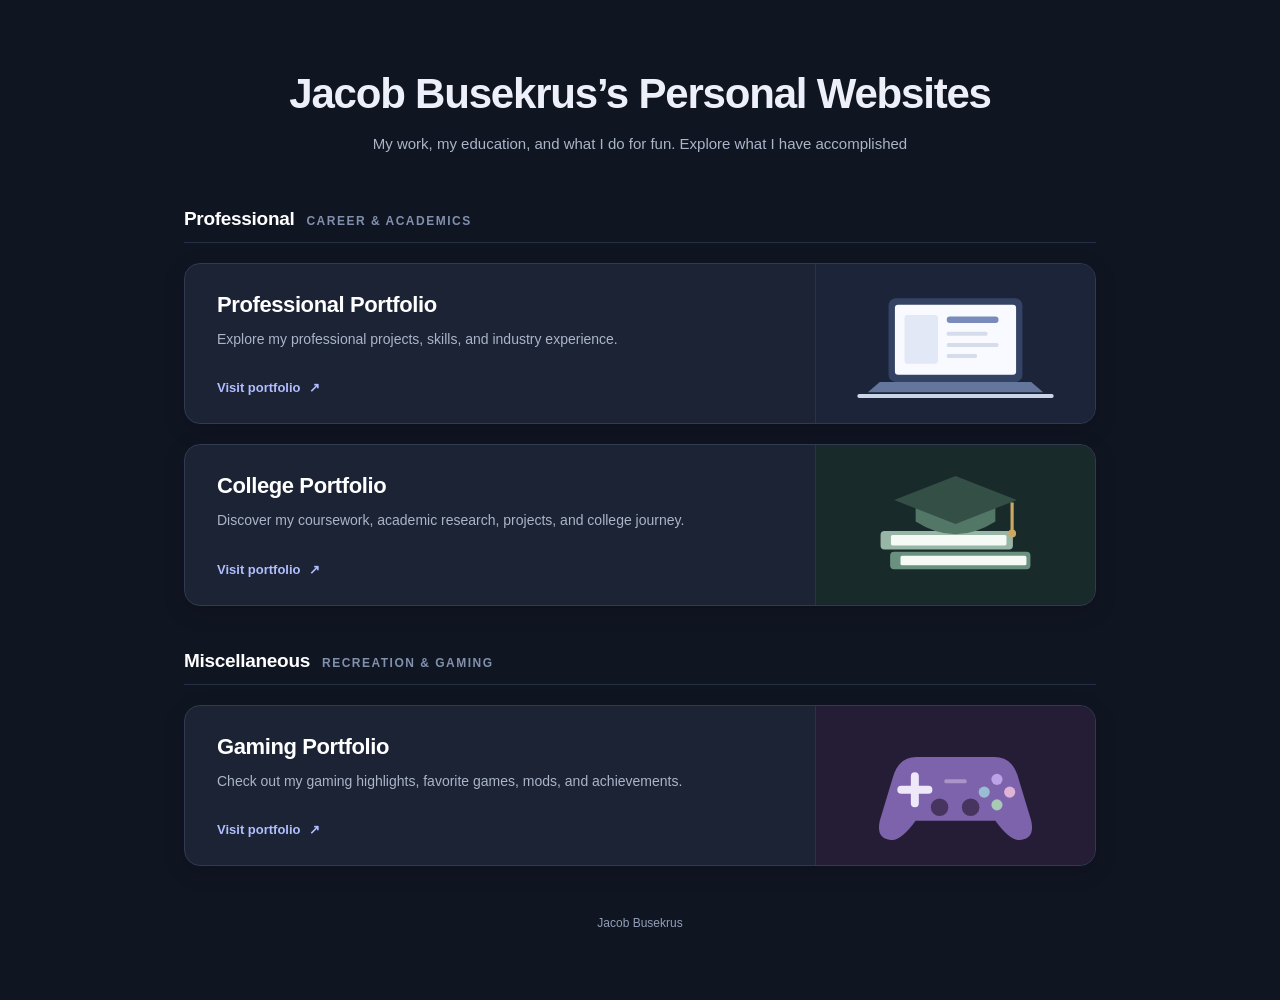
==== commit f9eac7f5: "Added professional website" ====
--- a/index.html
+++ b/index.html
@@ -6,34 +6,149 @@
     <title>Jacob Busekrus’s Personal Websites</title>
     <style>
         * { box-sizing: border-box; }
-        body { margin: 0; min-height: 100vh; background: #f5f6fa; color: #202b42; font-family: Arial, Helvetica, sans-serif; }
-        main { max-width: 1120px; margin: auto; padding: 80px 24px; }
-        header { text-align: center; margin-bottom: 46px; }
-        .eyebrow { color: #6575a5; font-size: 12px; font-weight: 700; letter-spacing: 3px; text-transform: uppercase; }
-        h1 { font-size: clamp(28px, 4vw, 42px); letter-spacing: -1.3px; margin: 16px 0; }
-        header p { color: #697386; line-height: 1.6; }
-        .cards { display: grid; grid-template-columns: repeat(3, 1fr); gap: 24px; }
-        .card { display: block; text-decoration: none; color: inherit; background: white; border: 1px solid #e4e7ef; border-radius: 18px; overflow: hidden; box-shadow: 0 6px 22px #202b4206; transition: transform .2s, box-shadow .2s; }
-        .card:hover { transform: translateY(-6px); box-shadow: 0 14px 32px #202b4214; }
-        .card:focus-visible { outline: 3px solid #6475d9; outline-offset: 5px; }
-        .art { width: 100%; height: 180px; display: block; }
-        .content { padding: 26px; }
-        .category { color: #778199; text-transform: uppercase; letter-spacing: 1.8px; font-size: 10px; font-weight: bold; }
-        h2 { font-size: 22px; margin: 13px 0 12px; letter-spacing: -.5px; }
-        .description { color: #697386; font-size: 14px; line-height: 1.7; margin: 0 0 28px; }
-        .visit { font-size: 13px; color: #485bc0; font-weight: bold; display: flex; justify-content: space-between; align-items: center; }
-        footer { margin-top: 42px; text-align: center; color: #8991a2; font-size: 12px; }
-        @media (max-width: 740px) { main { padding-top: 48px; } .cards { grid-template-columns: 1fr; max-width: 440px; margin: auto; } }
-        @media (prefers-reduced-motion: reduce) { .card { transition: none; } }
-        /* Dark theme; preserve the existing layout and illustrations. */
-        body { background: #101522; color: #edf0f8; }
-        .eyebrow { color: #a7b4ee; }
-        header p, .description { color: #abb5c9; }
-        .card { background: #1b2334; border-color: #303b51; box-shadow: 0 6px 22px #00000020; }
-        .card:hover { box-shadow: 0 14px 32px #00000045; }
-        .category { color: #a2aec7; }
-        .visit { color: #b0bdff; }
-        footer { color: #929fb8; }
+        body {
+            margin: 0;
+            min-height: 100vh;
+            background: #101522;
+            color: #edf0f8;
+            font-family: Arial, Helvetica, sans-serif;
+        }
+        main {
+            max-width: 960px;
+            margin: auto;
+            padding: 70px 24px;
+        }
+        header {
+            text-align: center;
+            margin-bottom: 52px;
+        }
+        h1 {
+            font-size: clamp(28px, 4vw, 42px);
+            letter-spacing: -1.2px;
+            margin: 0 0 14px;
+        }
+        header p {
+            color: #abb5c9;
+            font-size: 15px;
+            line-height: 1.6;
+            margin: 0;
+        }
+        .section-group {
+            margin-bottom: 44px;
+        }
+        .group-header {
+            display: flex;
+            align-items: baseline;
+            gap: 12px;
+            margin-bottom: 20px;
+            padding-bottom: 12px;
+            border-bottom: 1px solid #253046;
+        }
+        .group-header h2 {
+            font-size: 19px;
+            letter-spacing: -0.3px;
+            margin: 0;
+            color: #ffffff;
+            font-weight: 600;
+        }
+        .group-header span {
+            font-size: 12px;
+            color: #8190ad;
+            text-transform: uppercase;
+            letter-spacing: 1.5px;
+            font-weight: 600;
+        }
+        .cards-stack {
+            display: flex;
+            flex-direction: column;
+            gap: 20px;
+        }
+        /* Wide horizontal card: text on left, image/art on right */
+        .card {
+            display: grid;
+            grid-template-columns: 1fr 280px;
+            text-decoration: none;
+            color: inherit;
+            background: #1b2334;
+            border: 1px solid #303b51;
+            border-radius: 16px;
+            overflow: hidden;
+            box-shadow: 0 6px 22px #00000028;
+            transition: transform .2s ease, box-shadow .2s ease, border-color .2s ease;
+            align-items: stretch;
+        }
+        .card:hover {
+            transform: translateY(-4px);
+            border-color: #49597a;
+            box-shadow: 0 14px 32px #00000055;
+        }
+        .card:focus-visible {
+            outline: 3px solid #6475d9;
+            outline-offset: 4px;
+        }
+        .content {
+            padding: 28px 32px;
+            display: flex;
+            flex-direction: column;
+            justify-content: space-between;
+        }
+        .card h3 {
+            font-size: 22px;
+            margin: 0 0 10px;
+            letter-spacing: -.4px;
+            color: #ffffff;
+        }
+        .description {
+            color: #abb5c9;
+            font-size: 14px;
+            line-height: 1.65;
+            margin: 0 0 22px;
+        }
+        .visit {
+            font-size: 13px;
+            color: #b0bdff;
+            font-weight: bold;
+            display: inline-flex;
+            align-items: center;
+            gap: 8px;
+        }
+        /* Container and SVG stretch to 100% width and height of the card column */
+        .art-container {
+            width: 100%;
+            height: 100%;
+            display: flex;
+            border-left: 1px solid #283349;
+            overflow: hidden;
+        }
+        .art {
+            width: 100%;
+            height: 100%;
+            display: block;
+        }
+        footer {
+            margin-top: 50px;
+            text-align: center;
+            color: #929fb8;
+            font-size: 12px;
+        }
+        @media (max-width: 680px) {
+            main { padding: 48px 18px; }
+            .card {
+                grid-template-columns: 1fr;
+            }
+            .art-container {
+                height: 180px;
+                order: -1;
+                border-left: none;
+                border-bottom: 1px solid #283349;
+            }
+            .content {
+                padding: 22px;
+            }
+        }
+        @media (prefers-reduced-motion: reduce) {
+            .card { transition: none; }
+        }
     </style>
 </head>
 <body>
@@ -42,26 +157,94 @@
         <h1>Jacob Busekrus’s Personal Websites</h1>
         <p>My work, my education, and what I do for fun. Explore what I have accomplished</p>
     </header>
-    <section class="cards" aria-label="Personal websites">
-        <!-- Replace each example.com URL with your actual website address. Images are self-contained SVG illustrations. -->
-        <a class="card" href="Professional/index.html">
-            <svg class="art" viewBox="0 0 350 180" role="img" aria-label="Illustration of a professional workspace" xmlns="http://www.w3.org/2000/svg">
-                <rect width="350" height="180" fill="#e9eef8"/><rect x="91" y="33" width="168" height="105" rx="9" fill="#344364"/><rect x="99" y="41" width="152" height="88" rx="4" fill="#f8faff"/><rect x="111" y="54" width="42" height="61" rx="4" fill="#e2e8f5"/><rect x="164" y="56" width="65" height="8" rx="4" fill="#788bba"/><rect x="164" y="75" width="51" height="5" rx="2" fill="#d5ddeb"/><rect x="164" y="89" width="65" height="5" rx="2" fill="#d5ddeb"/><rect x="164" y="103" width="38" height="5" rx="2" fill="#d5ddeb"/><path d="M80 138h190l15 13H65z" fill="#65769c"/><rect x="52" y="153" width="246" height="5" rx="2" fill="#cbd5e8"/>
-            </svg>
-            <div class="content"><span class="category">Work &amp; experience</span><h2>Professional Portfolio</h2><p class="description">Explore my professional projects, skills, and experience.</p><span class="visit">Visit portfolio <span aria-hidden="true">↗</span></span></div>
-        </a>
-        <a class="card" href="College/index.html">
-            <svg class="art" viewBox="0 0 350 180" role="img" aria-label="Illustration of books and a graduation cap" xmlns="http://www.w3.org/2000/svg">
-                <rect width="350" height="180" fill="#e9f1ed"/><rect x="93" y="124" width="176" height="22" rx="5" fill="#6a9180"/><rect x="106" y="129" width="158" height="12" rx="2" fill="#f6faf7"/><rect x="81" y="98" width="166" height="23" rx="5" fill="#98b6a6"/><rect x="94" y="103" width="145" height="13" rx="2" fill="#f6faf7"/><path d="M125 61v25q50 32 100 0V61" fill="#527766"/><path d="M175 29l77 30-77 30-77-30z" fill="#344f45"/><path d="M246 62v35" stroke="#c9aa64" stroke-width="4"/><circle cx="246" cy="101" r="5" fill="#c9aa64"/>
-            </svg>
-            <div class="content"><span class="category">Learning &amp; discovery</span><h2>College Portfolio</h2><p class="description">Discover my coursework, academic projects, and college journey.</p><span class="visit">Visit portfolio <span aria-hidden="true">↗</span></span></div>
-        </a>
-        <a class="card" href="Gaming/index.html">
-            <svg class="art" viewBox="0 0 350 180" role="img" aria-label="Illustration of a gaming controller" xmlns="http://www.w3.org/2000/svg">
-                <rect width="350" height="180" fill="#eeebf8"/><path d="M126 54h98q23 0 30 27l16 53q5 22-14 24-12 2-31-24H125q-19 26-31 24-19-2-14-24l16-53q7-27 30-27z" fill="#67518d"/><path d="M124 78v34m-17-17h34" stroke="#eee8f9" stroke-width="10" stroke-linecap="round"/><circle cx="227" cy="82" r="7" fill="#baa3e7"/><circle cx="243" cy="98" r="7" fill="#dfb4d7"/><circle cx="211" cy="98" r="7" fill="#9bbdd4"/><circle cx="227" cy="114" r="7" fill="#a7c9b5"/><rect x="161" y="82" width="28" height="5" rx="2" fill="#aa95c8"/><circle cx="155" cy="117" r="11" fill="#47355f"/><circle cx="194" cy="117" r="11" fill="#47355f"/>
-            </svg>
-            <div class="content"><span class="category">Play &amp; dedication</span><h2>Gaming Portfolio</h2><p class="description">Check out my gaming highlights, favorite games, and achievements.</p><span class="visit">Visit portfolio <span aria-hidden="true">↗</span></span></div>
-        </a>
+    <!-- Section 1: Professional (Professional & College) -->
+    <section class="section-group" aria-labelledby="heading-professional">
+        <div class="group-header">
+            <h2 id="heading-professional">Professional</h2>
+            <span>Career &amp; Academics</span>
+        </div>
+        <div class="cards-stack">
+            <!-- Professional Portfolio -->
+            <a class="card" href="Professional/index.html">
+                <div class="content">
+                    <div>
+                        <h3>Professional Portfolio</h3>
+                        <p class="description">Explore my professional projects, skills, and industry experience.</p>
+                    </div>
+                    <span class="visit">Visit portfolio <span aria-hidden="true">↗</span></span>
+                </div>
+                <div class="art-container">
+                    <svg class="art" viewBox="0 0 350 200" preserveAspectRatio="none" role="img" aria-label="Illustration of a professional workspace" xmlns="http://www.w3.org/2000/svg">
+                        <rect width="350" height="200" fill="#1b2438"/>
+                        <rect x="91" y="43" width="168" height="105" rx="9" fill="#344364"/>
+                        <rect x="99" y="51" width="152" height="88" rx="4" fill="#f8faff"/>
+                        <rect x="111" y="64" width="42" height="61" rx="4" fill="#e2e8f5"/>
+                        <rect x="164" y="66" width="65" height="8" rx="4" fill="#788bba"/>
+                        <rect x="164" y="85" width="51" height="5" rx="2" fill="#d5ddeb"/>
+                        <rect x="164" y="99" width="65" height="5" rx="2" fill="#d5ddeb"/>
+                        <rect x="164" y="113" width="38" height="5" rx="2" fill="#d5ddeb"/>
+                        <path d="M80 148h190l15 13H65z" fill="#65769c"/>
+                        <rect x="52" y="163" width="246" height="5" rx="2" fill="#cbd5e8"/>
+                    </svg>
+                </div>
+            </a>
+            <!-- College Portfolio -->
+            <a class="card" href="College/index.html">
+                <div class="content">
+                    <div>
+                        <h3>College Portfolio</h3>
+                        <p class="description">Discover my coursework, academic research, projects, and college journey.</p>
+                    </div>
+                    <span class="visit">Visit portfolio <span aria-hidden="true">↗</span></span>
+                </div>
+                <div class="art-container">
+                    <svg class="art" viewBox="0 0 350 200" preserveAspectRatio="none" role="img" aria-label="Illustration of books and graduation cap" xmlns="http://www.w3.org/2000/svg">
+                        <rect width="350" height="200" fill="#192a2a"/>
+                        <rect x="93" y="134" width="176" height="22" rx="5" fill="#6a9180"/>
+                        <rect x="106" y="139" width="158" height="12" rx="2" fill="#f6faf7"/>
+                        <rect x="81" y="108" width="166" height="23" rx="5" fill="#98b6a6"/>
+                        <rect x="94" y="113" width="145" height="13" rx="2" fill="#f6faf7"/>
+                        <path d="M125 71v25q50 32 100 0V71" fill="#527766"/>
+                        <path d="M175 39l77 30-77 30-77-30z" fill="#344f45"/>
+                        <path d="M246 72v35" stroke="#c9aa64" stroke-width="4"/>
+                        <circle cx="246" cy="111" r="5" fill="#c9aa64"/>
+                    </svg>
+                </div>
+            </a>
+        </div>
+    </section>
+    <!-- Section 2: Miscellaneous (Gaming) -->
+    <section class="section-group" aria-labelledby="heading-misc">
+        <div class="group-header">
+            <h2 id="heading-misc">Miscellaneous</h2>
+            <span>Recreation &amp; Gaming</span>
+        </div>
+        <div class="cards-stack">
+            <!-- Gaming Portfolio -->
+            <a class="card" href="Gaming/index.html">
+                <div class="content">
+                    <div>
+                        <h3>Gaming Portfolio</h3>
+                        <p class="description">Check out my gaming highlights, favorite games, mods, and achievements.</p>
+                    </div>
+                    <span class="visit">Visit portfolio <span aria-hidden="true">↗</span></span>
+                </div>
+                <div class="art-container">
+                    <svg class="art" viewBox="0 0 350 200" preserveAspectRatio="none" role="img" aria-label="Illustration of a gaming controller" xmlns="http://www.w3.org/2000/svg">
+                        <rect width="350" height="200" fill="#251c36"/>
+                        <path d="M126 64h98q23 0 30 27l16 53q5 22-14 24-12 2-31-24H125q-19 26-31 24-19-2-14-24l16-53q7-27 30-27z" fill="#7d63ab"/>
+                        <path d="M124 88v34m-17-17h34" stroke="#eee8f9" stroke-width="10" stroke-linecap="round"/>
+                        <circle cx="227" cy="92" r="7" fill="#baa3e7"/>
+                        <circle cx="243" cy="108" r="7" fill="#dfb4d7"/>
+                        <circle cx="211" cy="108" r="7" fill="#9bbdd4"/>
+                        <circle cx="227" cy="124" r="7" fill="#a7c9b5"/>
+                        <rect x="161" y="92" width="28" height="5" rx="2" fill="#aa95c8"/>
+                        <circle cx="155" cy="127" r="11" fill="#47355f"/>
+                        <circle cx="194" cy="127" r="11" fill="#47355f"/>
+                    </svg>
+                </div>
+            </a>
+        </div>
     </section>
     <footer>Jacob Busekrus</footer>
 </main>
